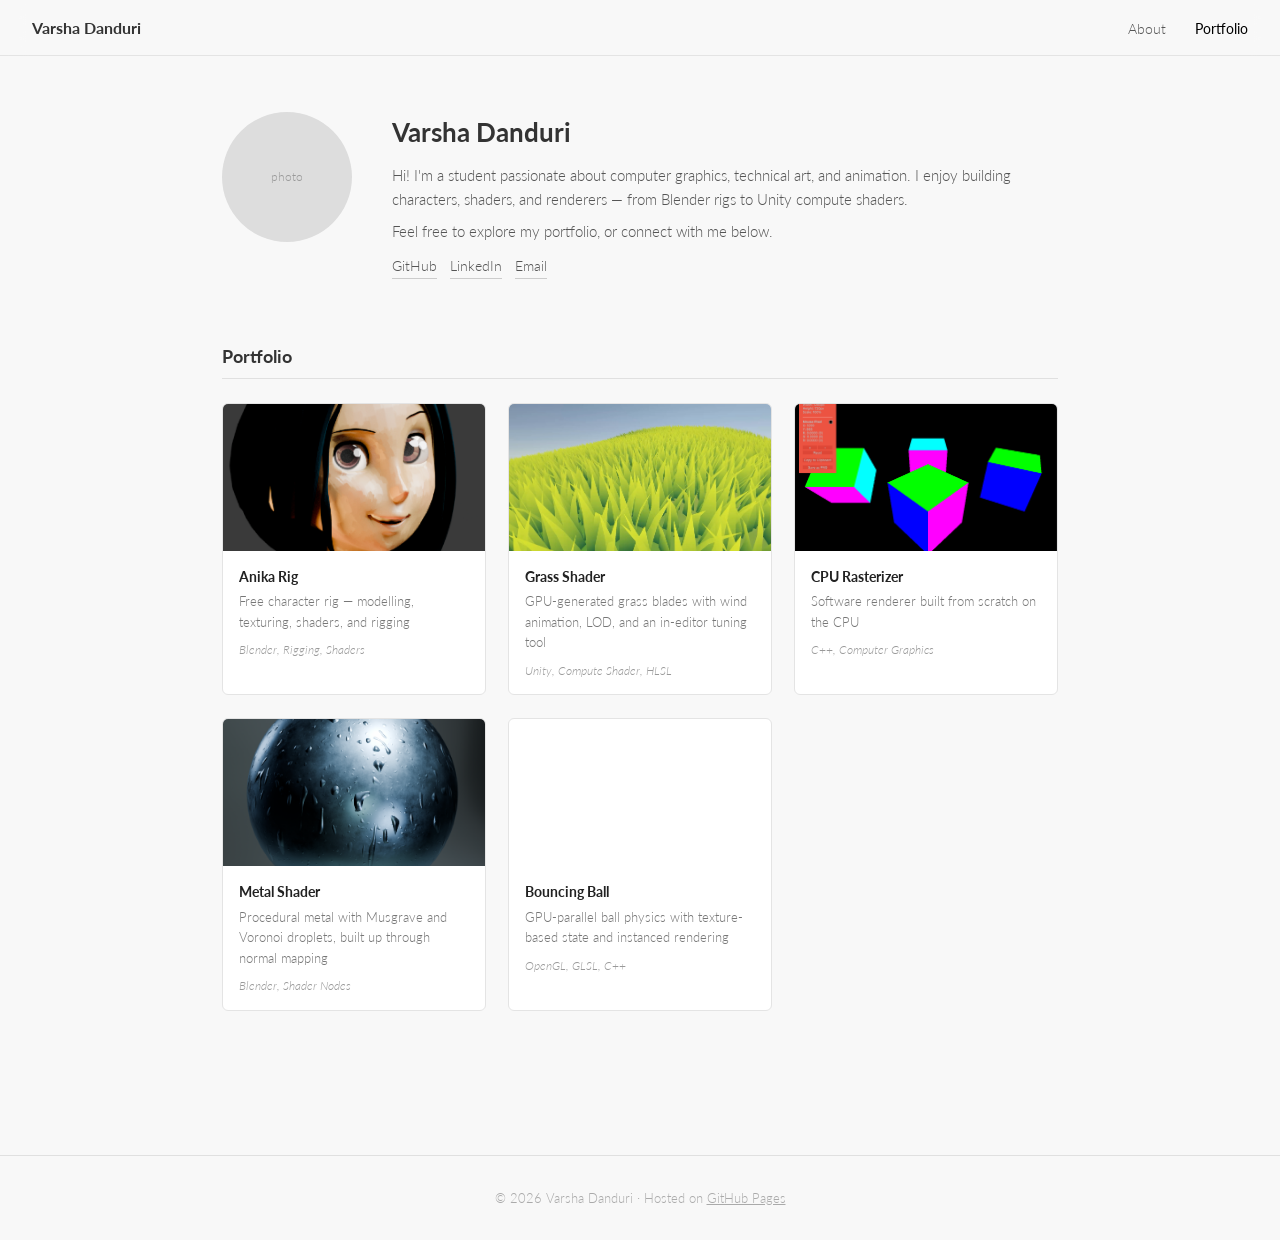
==== index.html @ ff1a7769 "added the styling plus pictures and videos" ====
<!DOCTYPE html>
<html lang="en">
<head>
  <meta charset="UTF-8" />
  <meta name="viewport" content="width=device-width, initial-scale=1.0" />
  <title>Varsha Danduri</title>
  <link href="https://fonts.googleapis.com/css2?family=Lato:wght@300;400;700&display=swap" rel="stylesheet" />
  <link rel="stylesheet" href="styles.css" />
</head>
<body>

<nav>
  <a class="nav-name" href="#about">Varsha Danduri</a>
  <ul class="nav-links">
    <li><a href="#about">About</a></li>
    <li><a href="#portfolio" class="active">Portfolio</a></li>
  </ul>
</nav>

<div class="container">

  <!-- ABOUT -->
  <div class="about" id="about">
    <!-- Replace with your photo: <img src="photo.jpg" alt="Varsha Danduri" style="width:130px;height:130px;border-radius:50%;object-fit:cover;flex-shrink:0;" /> -->
    <div class="about-placeholder">photo</div>
    <div class="about-text">
      <h1>Varsha Danduri</h1>
      <p>
        Hi! I'm a student passionate about computer graphics, technical art, and animation.
        I enjoy building characters, shaders, and renderers — from Blender rigs to Unity compute shaders.
      </p>
      <p>Feel free to explore my portfolio, or connect with me below.</p>
      <div class="social-links">
        <a href="https://github.com/VarshaDanduri" target="_blank">GitHub</a>
        <a href="https://linkedin.com/" target="_blank">LinkedIn</a>
        <a href="mailto:varshadanduri@gmail.com">Email</a>
      </div>
    </div>
  </div>

  <!-- PROJECTS -->
  <div id="portfolio">
    <h2>Portfolio</h2>
    <div class="projects">

      <a class="project-card" href="anika-rig.html">
        <img class="project-thumb" src="assets/anika-rig/rendered-character.png" alt="Anika Rig" />
        <div class="project-info">
          <p class="project-name">Anika Rig</p>
          <p class="project-subtitle">Free character rig — modelling, texturing, shaders, and rigging</p>
          <p class="project-tags">Blender, Rigging, Shaders</p>
        </div>
      </a>

      <a class="project-card" href="grass-shader.html">
        <img class="project-thumb" src="assets/grass-shader/grass-image.jpeg" alt="Grass Shader" />
        <div class="project-info">
          <p class="project-name">Grass Shader</p>
          <p class="project-subtitle">GPU-generated grass blades with wind animation, LOD, and an in-editor tuning tool</p>
          <p class="project-tags">Unity, Compute Shader, HLSL</p>
        </div>
      </a>

      <a class="project-card" href="cpu-rasterizer.html">
        <img class="project-thumb" src="assets/cpu-rasterizer/cubes.png" alt="CPU Rasterizer" />
        <div class="project-info">
          <p class="project-name">CPU Rasterizer</p>
          <p class="project-subtitle">Software renderer built from scratch on the CPU</p>
          <p class="project-tags">C++, Computer Graphics</p>
        </div>
      </a>

      <a class="project-card" href="metal-shader.html">
        <img class="project-thumb" src="assets/metal-shader/metal-droplets.png" alt="Metal Shader" />
        <div class="project-info">
          <p class="project-name">Metal Shader</p>
          <p class="project-subtitle">Procedural metal with Musgrave and Voronoi droplets, built up through normal mapping</p>
          <p class="project-tags">Blender, Shader Nodes</p>
        </div>
      </a>

      <a class="project-card" href="bouncing-ball.html">
        <video class="project-thumb" src="assets/bouncing-ball/bouncing-ball-video.mp4" muted loop autoplay playsinline></video>
        <div class="project-info">
          <p class="project-name">Bouncing Ball</p>
          <p class="project-subtitle">GPU-parallel ball physics with texture-based state and instanced rendering</p>
          <p class="project-tags">OpenGL, GLSL, C++</p>
        </div>
      </a>

    </div>
  </div>

</div>

<footer>
  © 2026 Varsha Danduri · Hosted on <a href="https://pages.github.com">GitHub Pages</a>
</footer>

</body>
</html>
---- styles.css ----
* { box-sizing: border-box; margin: 0; padding: 0; }

html { scroll-behavior: smooth; }

body {
  font-family: 'Lato', sans-serif;
  font-weight: 300;
  background: #f8f8f8;
  color: #333;
  font-size: 16px;
  line-height: 1.6;
}

/* NAV */
nav {
  background: rgba(248, 248, 248, 0.7);
  backdrop-filter: blur(12px);
  -webkit-backdrop-filter: blur(12px);
  border-bottom: 1px solid rgba(0,0,0,0.08);
  padding: 0 2rem;
  display: flex;
  align-items: center;
  justify-content: space-between;
  height: 56px;
  position: fixed;
  top: 0;
  left: 0;
  right: 0;
  z-index: 10;
}

.nav-name {
  font-weight: 700;
  font-size: 1rem;
  color: #333;
  text-decoration: none;
}

.nav-links {
  list-style: none;
  display: flex;
  gap: 1.8rem;
}

.nav-links a {
  text-decoration: none;
  color: #555;
  font-size: 0.9rem;
}

.nav-links a:hover { color: #000; }
.nav-links a.active { color: #000; font-weight: 400; }

/* MAIN LAYOUT */
.container {
  max-width: 900px;
  margin: 0 auto;
  padding: 5rem 2rem 4rem;
}

.container--narrow {
  max-width: 760px;
}

/* ABOUT */
.about {
  display: flex;
  gap: 2.5rem;
  align-items: flex-start;
  margin-bottom: 4rem;
  padding-top: 2rem;
}

.about-placeholder {
  width: 130px;
  height: 130px;
  border-radius: 50%;
  background: #ddd;
  flex-shrink: 0;
  display: flex;
  align-items: center;
  justify-content: center;
  color: #999;
  font-size: 0.75rem;
  text-align: center;
}

.about-text h1 {
  font-size: 1.6rem;
  font-weight: 700;
  margin-bottom: 0.6rem;
}

.about-text p {
  color: #555;
  font-size: 0.95rem;
  margin-bottom: 0.5rem;
}

.social-links {
  margin-top: 0.8rem;
  display: flex;
  gap: 0.8rem;
}

.social-links a {
  color: #555;
  font-size: 0.85rem;
  text-decoration: none;
  border-bottom: 1px solid #ccc;
}

.social-links a:hover { color: #000; border-color: #000; }

/* SECTION */
h2 {
  font-size: 1.1rem;
  font-weight: 700;
  color: #333;
  border-bottom: 1px solid #e0e0e0;
  padding-bottom: 0.4rem;
  margin-bottom: 1.5rem;
}

/* PROJECT GRID */
.projects {
  display: grid;
  grid-template-columns: repeat(auto-fill, minmax(250px, 1fr));
  gap: 1.4rem;
  margin-bottom: 5rem;
}

.project-card {
  background: #fff;
  border: 1px solid #e4e4e4;
  border-radius: 6px;
  overflow: hidden;
  text-decoration: none;
  color: inherit;
  display: block;
  transition: box-shadow 0.15s;
}

.project-card:hover {
  box-shadow: 0 2px 12px rgba(0,0,0,0.1);
}

.project-thumb {
  width: 100%;
  aspect-ratio: 16/9;
  object-fit: cover;
  display: block;
}

.project-thumb-placeholder {
  width: 100%;
  aspect-ratio: 16/9;
  background: #e8e8e8;
  display: flex;
  align-items: center;
  justify-content: center;
}

.project-thumb-placeholder span {
  font-size: 0.75rem;
  color: #aaa;
}

.project-info {
  padding: 0.9rem 1rem;
}

.project-name {
  font-size: 0.9rem;
  font-weight: 700;
  color: #222;
  margin-bottom: 0.2rem;
}

.project-subtitle {
  font-size: 0.8rem;
  color: #777;
  margin-bottom: 0.5rem;
}

.project-tags {
  font-size: 0.75rem;
  color: #999;
  font-style: italic;
}

/* PROJECT DETAIL PAGE */
.back-link {
  display: inline-block;
  font-size: 0.85rem;
  color: #777;
  text-decoration: none;
  margin-bottom: 1.5rem;
}

.back-link:hover { color: #000; }

.project-header h1 {
  font-size: 1.6rem;
  font-weight: 700;
  margin-bottom: 0.4rem;
}

.project-header .project-tags {
  font-style: normal;
  margin-bottom: 1.5rem;
}

.project-body p {
  color: #555;
  font-size: 0.95rem;
  margin-bottom: 1rem;
}

.project-body em {
  font-style: italic;
}

figure {
  margin: 1.5rem 0 2rem;
}

figure img,
figure video {
  width: 100%;
  border-radius: 6px;
  border: 1px solid #e4e4e4;
  display: block;
  background: #fff;
}

figure figcaption {
  font-size: 0.8rem;
  color: #888;
  margin-top: 0.5rem;
  text-align: center;
}

.figure-row {
  display: grid;
  grid-template-columns: repeat(auto-fit, minmax(180px, 1fr));
  gap: 1rem;
  margin: 1.5rem 0 2rem;
}

.figure-row figure {
  margin: 0;
}

.figure-group-caption {
  text-align: center;
  font-size: 0.8rem;
  color: #888;
  margin-top: -0.5rem;
  margin-bottom: 2rem;
}

.project-body a {
  color: #555;
  text-decoration: none;
  border-bottom: 1px solid #ccc;
}

.project-body a:hover {
  color: #000;
  border-color: #000;
}

.project-body h3 {
  font-size: 1rem;
  font-weight: 700;
  color: #333;
  margin: 2rem 0 0.75rem;
}

.project-body pre {
  background: #fff;
  border: 1px solid #e4e4e4;
  border-radius: 6px;
  padding: 1rem;
  overflow-x: auto;
  margin: 1rem 0 1.5rem;
  font-size: 0.78rem;
  line-height: 1.5;
}

.project-body code {
  font-family: ui-monospace, SFMono-Regular, Menlo, Monaco, Consolas, monospace;
  color: #444;
}

/* FOOTER */
footer {
  text-align: center;
  padding: 2rem;
  font-size: 0.8rem;
  color: #aaa;
  border-top: 1px solid #e0e0e0;
}

footer a {
  color: #aaa;
}
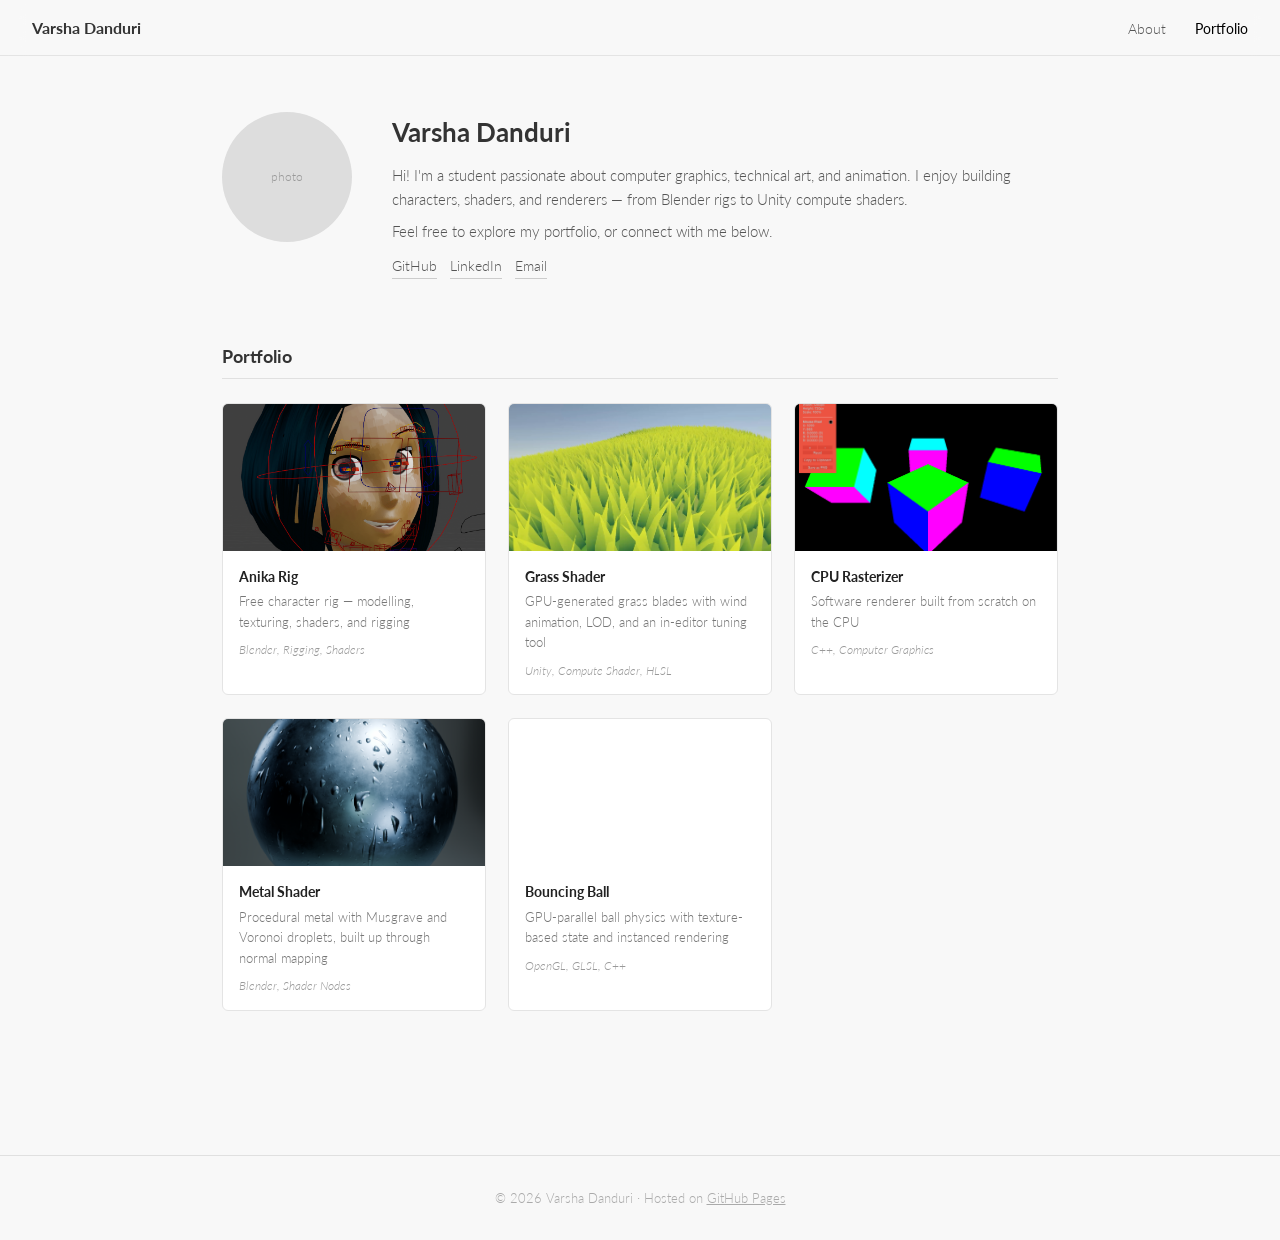
==== commit 2f7c9f4b: "chajnged the size of pictures" ====
--- a/index.html
+++ b/index.html
@@ -44,7 +44,7 @@
     <div class="projects">
 
       <a class="project-card" href="anika-rig.html">
-        <img class="project-thumb" src="assets/anika-rig/rendered-character.png" alt="Anika Rig" />
+        <img class="project-thumb" src="assets/anika-rig/rigged-character.png" alt="Anika Rig" />
         <div class="project-info">
           <p class="project-name">Anika Rig</p>
           <p class="project-subtitle">Free character rig — modelling, texturing, shaders, and rigging</p>
--- a/styles.css
+++ b/styles.css
@@ -221,12 +221,13 @@
   font-style: italic;
 }
 
-figure {
-  margin: 1.5rem 0 2rem;
-}
-
-figure img,
-figure video {
+.project-body figure {
+  margin: 1.5rem auto 2rem;
+  max-width: 480px;
+}
+
+.project-body figure img,
+.project-body figure video {
   width: 100%;
   border-radius: 6px;
   border: 1px solid #e4e4e4;
@@ -234,22 +235,24 @@
   background: #fff;
 }
 
-figure figcaption {
+.project-body figure figcaption {
   font-size: 0.8rem;
   color: #888;
   margin-top: 0.5rem;
   text-align: center;
 }
 
-.figure-row {
+.project-body .figure-row {
   display: grid;
-  grid-template-columns: repeat(auto-fit, minmax(180px, 1fr));
-  gap: 1rem;
-  margin: 1.5rem 0 2rem;
-}
-
-.figure-row figure {
+  grid-template-columns: repeat(auto-fit, minmax(130px, 1fr));
+  gap: 0.75rem;
+  margin: 1.5rem auto 2rem;
+  max-width: 520px;
+}
+
+.project-body .figure-row figure {
   margin: 0;
+  max-width: none;
 }
 
 .figure-group-caption {
@@ -258,6 +261,9 @@
   color: #888;
   margin-top: -0.5rem;
   margin-bottom: 2rem;
+  max-width: 520px;
+  margin-left: auto;
+  margin-right: auto;
 }
 
 .project-body a {
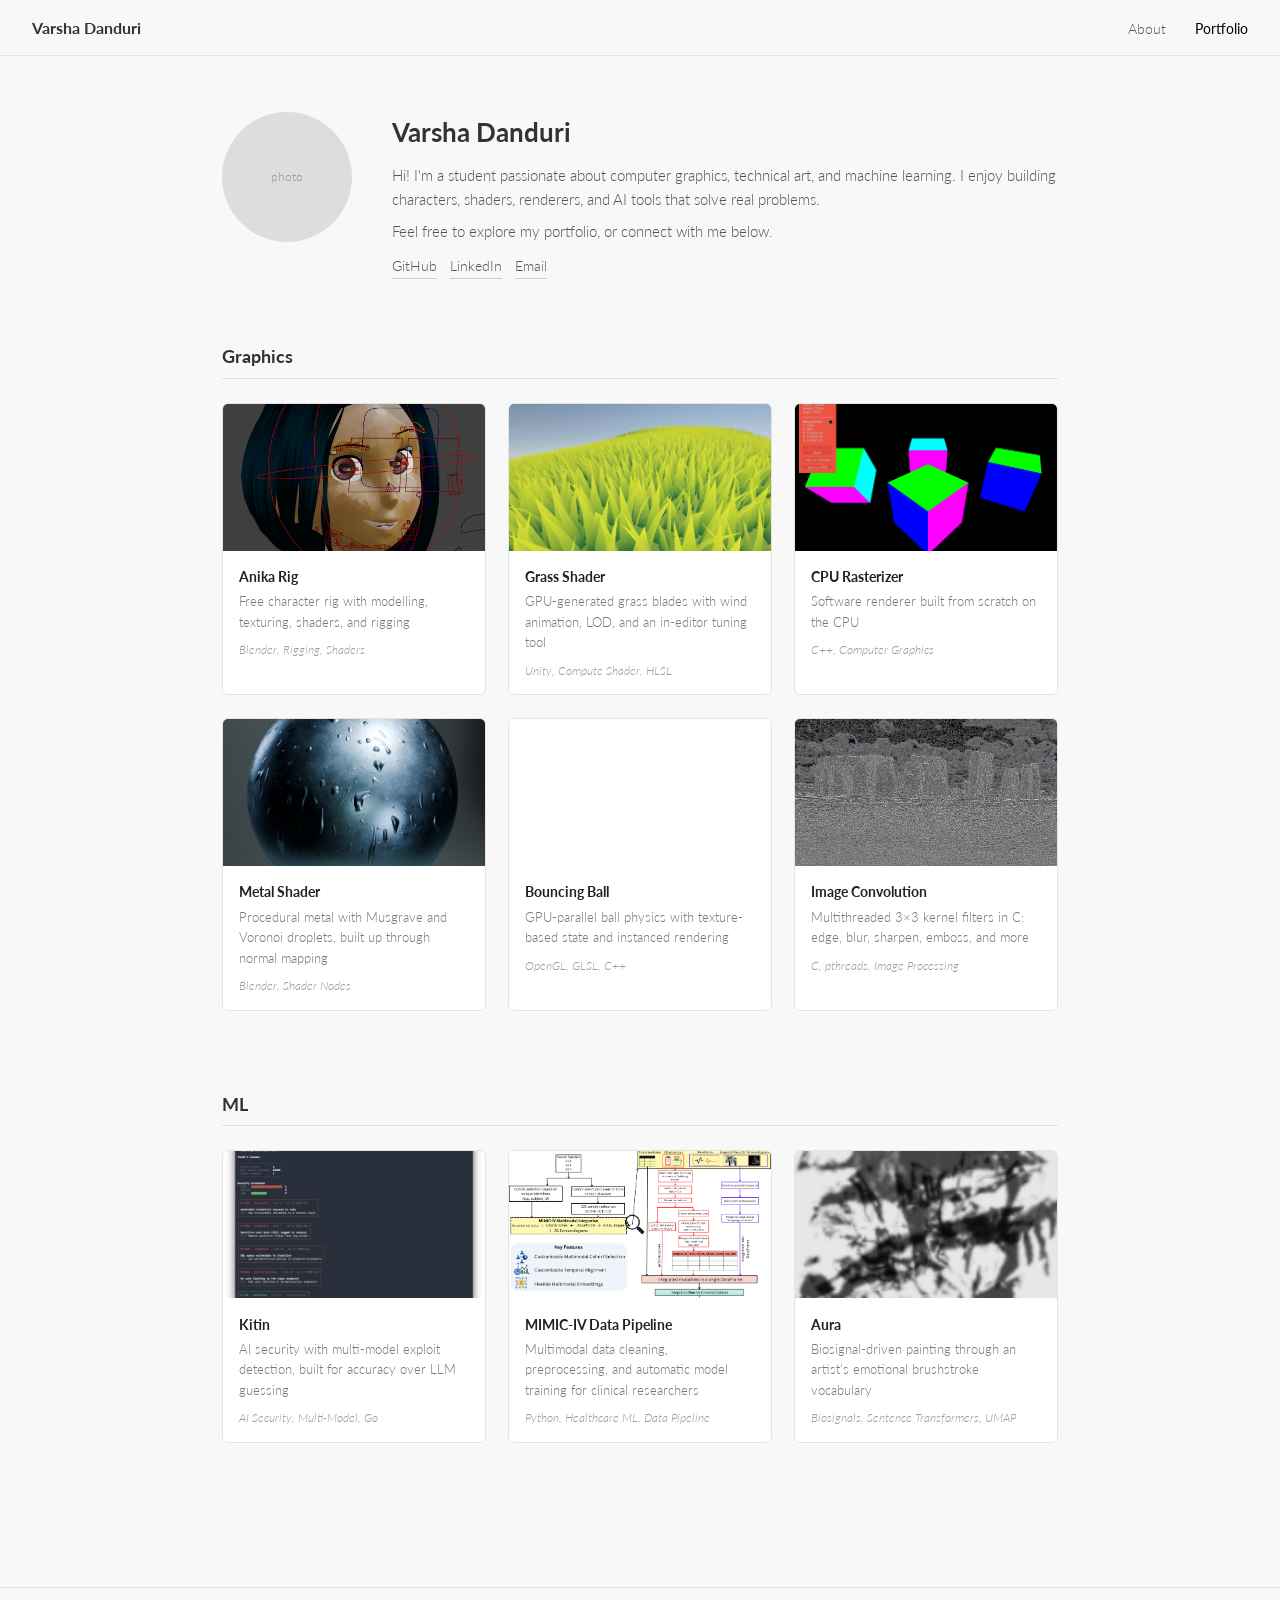
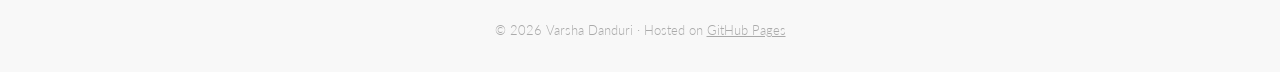
==== commit 82ee42da: "Added other projects." ====
--- a/index.html
+++ b/index.html
@@ -26,8 +26,8 @@
     <div class="about-text">
       <h1>Varsha Danduri</h1>
       <p>
-        Hi! I'm a student passionate about computer graphics, technical art, and animation.
-        I enjoy building characters, shaders, and renderers — from Blender rigs to Unity compute shaders.
+        Hi! I'm a student passionate about computer graphics, technical art, and machine learning.
+        I enjoy building characters, shaders, renderers, and AI tools that solve real problems.
       </p>
       <p>Feel free to explore my portfolio, or connect with me below.</p>
       <div class="social-links">
@@ -38,57 +38,104 @@
     </div>
   </div>
 
-  <!-- PROJECTS -->
+  <!-- PORTFOLIO -->
   <div id="portfolio">
-    <h2>Portfolio</h2>
-    <div class="projects">
 
-      <a class="project-card" href="anika-rig.html">
-        <img class="project-thumb" src="assets/anika-rig/rigged-character.png" alt="Anika Rig" />
-        <div class="project-info">
-          <p class="project-name">Anika Rig</p>
-          <p class="project-subtitle">Free character rig — modelling, texturing, shaders, and rigging</p>
-          <p class="project-tags">Blender, Rigging, Shaders</p>
-        </div>
-      </a>
+    <div id="graphics">
+      <h2>Graphics</h2>
+      <div class="projects">
 
-      <a class="project-card" href="grass-shader.html">
-        <img class="project-thumb" src="assets/grass-shader/grass-image.jpeg" alt="Grass Shader" />
-        <div class="project-info">
-          <p class="project-name">Grass Shader</p>
-          <p class="project-subtitle">GPU-generated grass blades with wind animation, LOD, and an in-editor tuning tool</p>
-          <p class="project-tags">Unity, Compute Shader, HLSL</p>
-        </div>
-      </a>
+        <a class="project-card" href="anika-rig.html">
+          <img class="project-thumb" src="assets/anika-rig/rigged-character.png" alt="Anika Rig" />
+          <div class="project-info">
+            <p class="project-name">Anika Rig</p>
+            <p class="project-subtitle">Free character rig with modelling, texturing, shaders, and rigging</p>
+            <p class="project-tags">Blender, Rigging, Shaders</p>
+          </div>
+        </a>
 
-      <a class="project-card" href="cpu-rasterizer.html">
-        <img class="project-thumb" src="assets/cpu-rasterizer/cubes.png" alt="CPU Rasterizer" />
-        <div class="project-info">
-          <p class="project-name">CPU Rasterizer</p>
-          <p class="project-subtitle">Software renderer built from scratch on the CPU</p>
-          <p class="project-tags">C++, Computer Graphics</p>
-        </div>
-      </a>
+        <a class="project-card" href="grass-shader.html">
+          <img class="project-thumb" src="assets/grass-shader/grass-image.jpeg" alt="Grass Shader" />
+          <div class="project-info">
+            <p class="project-name">Grass Shader</p>
+            <p class="project-subtitle">GPU-generated grass blades with wind animation, LOD, and an in-editor tuning tool</p>
+            <p class="project-tags">Unity, Compute Shader, HLSL</p>
+          </div>
+        </a>
 
-      <a class="project-card" href="metal-shader.html">
-        <img class="project-thumb" src="assets/metal-shader/metal-droplets.png" alt="Metal Shader" />
-        <div class="project-info">
-          <p class="project-name">Metal Shader</p>
-          <p class="project-subtitle">Procedural metal with Musgrave and Voronoi droplets, built up through normal mapping</p>
-          <p class="project-tags">Blender, Shader Nodes</p>
-        </div>
-      </a>
+        <a class="project-card" href="cpu-rasterizer.html">
+          <img class="project-thumb" src="assets/cpu-rasterizer/cubes.png" alt="CPU Rasterizer" />
+          <div class="project-info">
+            <p class="project-name">CPU Rasterizer</p>
+            <p class="project-subtitle">Software renderer built from scratch on the CPU</p>
+            <p class="project-tags">C++, Computer Graphics</p>
+          </div>
+        </a>
 
-      <a class="project-card" href="bouncing-ball.html">
-        <video class="project-thumb" src="assets/bouncing-ball/bouncing-ball-video.mp4" muted loop autoplay playsinline></video>
-        <div class="project-info">
-          <p class="project-name">Bouncing Ball</p>
-          <p class="project-subtitle">GPU-parallel ball physics with texture-based state and instanced rendering</p>
-          <p class="project-tags">OpenGL, GLSL, C++</p>
-        </div>
-      </a>
+        <a class="project-card" href="metal-shader.html">
+          <img class="project-thumb" src="assets/metal-shader/metal-droplets.png" alt="Metal Shader" />
+          <div class="project-info">
+            <p class="project-name">Metal Shader</p>
+            <p class="project-subtitle">Procedural metal with Musgrave and Voronoi droplets, built up through normal mapping</p>
+            <p class="project-tags">Blender, Shader Nodes</p>
+          </div>
+        </a>
 
+        <a class="project-card" href="bouncing-ball.html">
+          <video class="project-thumb" src="assets/bouncing-ball/bouncing-ball-video.mp4" muted loop autoplay playsinline></video>
+          <div class="project-info">
+            <p class="project-name">Bouncing Ball</p>
+            <p class="project-subtitle">GPU-parallel ball physics with texture-based state and instanced rendering</p>
+            <p class="project-tags">OpenGL, GLSL, C++</p>
+          </div>
+        </a>
+
+        <a class="project-card" href="pic-project.html">
+          <img class="project-thumb" src="assets/pic-project/web-pic3.jpg_edge.png" alt="Image Convolution" />
+          <div class="project-info">
+            <p class="project-name">Image Convolution</p>
+            <p class="project-subtitle">Multithreaded 3×3 kernel filters in C: edge, blur, sharpen, emboss, and more</p>
+            <p class="project-tags">C, pthreads, Image Processing</p>
+          </div>
+        </a>
+
+      </div>
     </div>
+
+    <div id="ml">
+      <h2>ML</h2>
+      <div class="projects">
+
+        <a class="project-card" href="kitin.html">
+          <img class="project-thumb" src="assets/kitin/terminal.png" alt="Kitin" />
+          <div class="project-info">
+            <p class="project-name">Kitin</p>
+            <p class="project-subtitle">AI security with multi-model exploit detection, built for accuracy over LLM guessing</p>
+            <p class="project-tags">AI Security, Multi-Model, Go</p>
+          </div>
+        </a>
+
+        <a class="project-card" href="mimic-pipeline.html">
+          <img class="project-thumb" src="assets/mimic-pipeline/updated_framework.png" alt="MIMIC-IV Data Pipeline" />
+          <div class="project-info">
+            <p class="project-name">MIMIC-IV Data Pipeline</p>
+            <p class="project-subtitle">Multimodal data cleaning, preprocessing, and automatic model training for clinical researchers</p>
+            <p class="project-tags">Python, Healthcare ML, Data Pipeline</p>
+          </div>
+        </a>
+
+        <a class="project-card" href="aura.html">
+          <img class="project-thumb" src="assets/aura/paint.png" alt="Aura" />
+          <div class="project-info">
+            <p class="project-name">Aura</p>
+            <p class="project-subtitle">Biosignal-driven painting through an artist's emotional brushstroke vocabulary</p>
+            <p class="project-tags">Biosignals, Sentence Transformers, UMAP</p>
+          </div>
+        </a>
+
+      </div>
+    </div>
+
   </div>
 
 </div>
--- a/styles.css
+++ b/styles.css
@@ -120,6 +120,10 @@
   border-bottom: 1px solid #e0e0e0;
   padding-bottom: 0.4rem;
   margin-bottom: 1.5rem;
+}
+
+#ml h2 {
+  margin-top: 1rem;
 }
 
 /* PROJECT GRID */
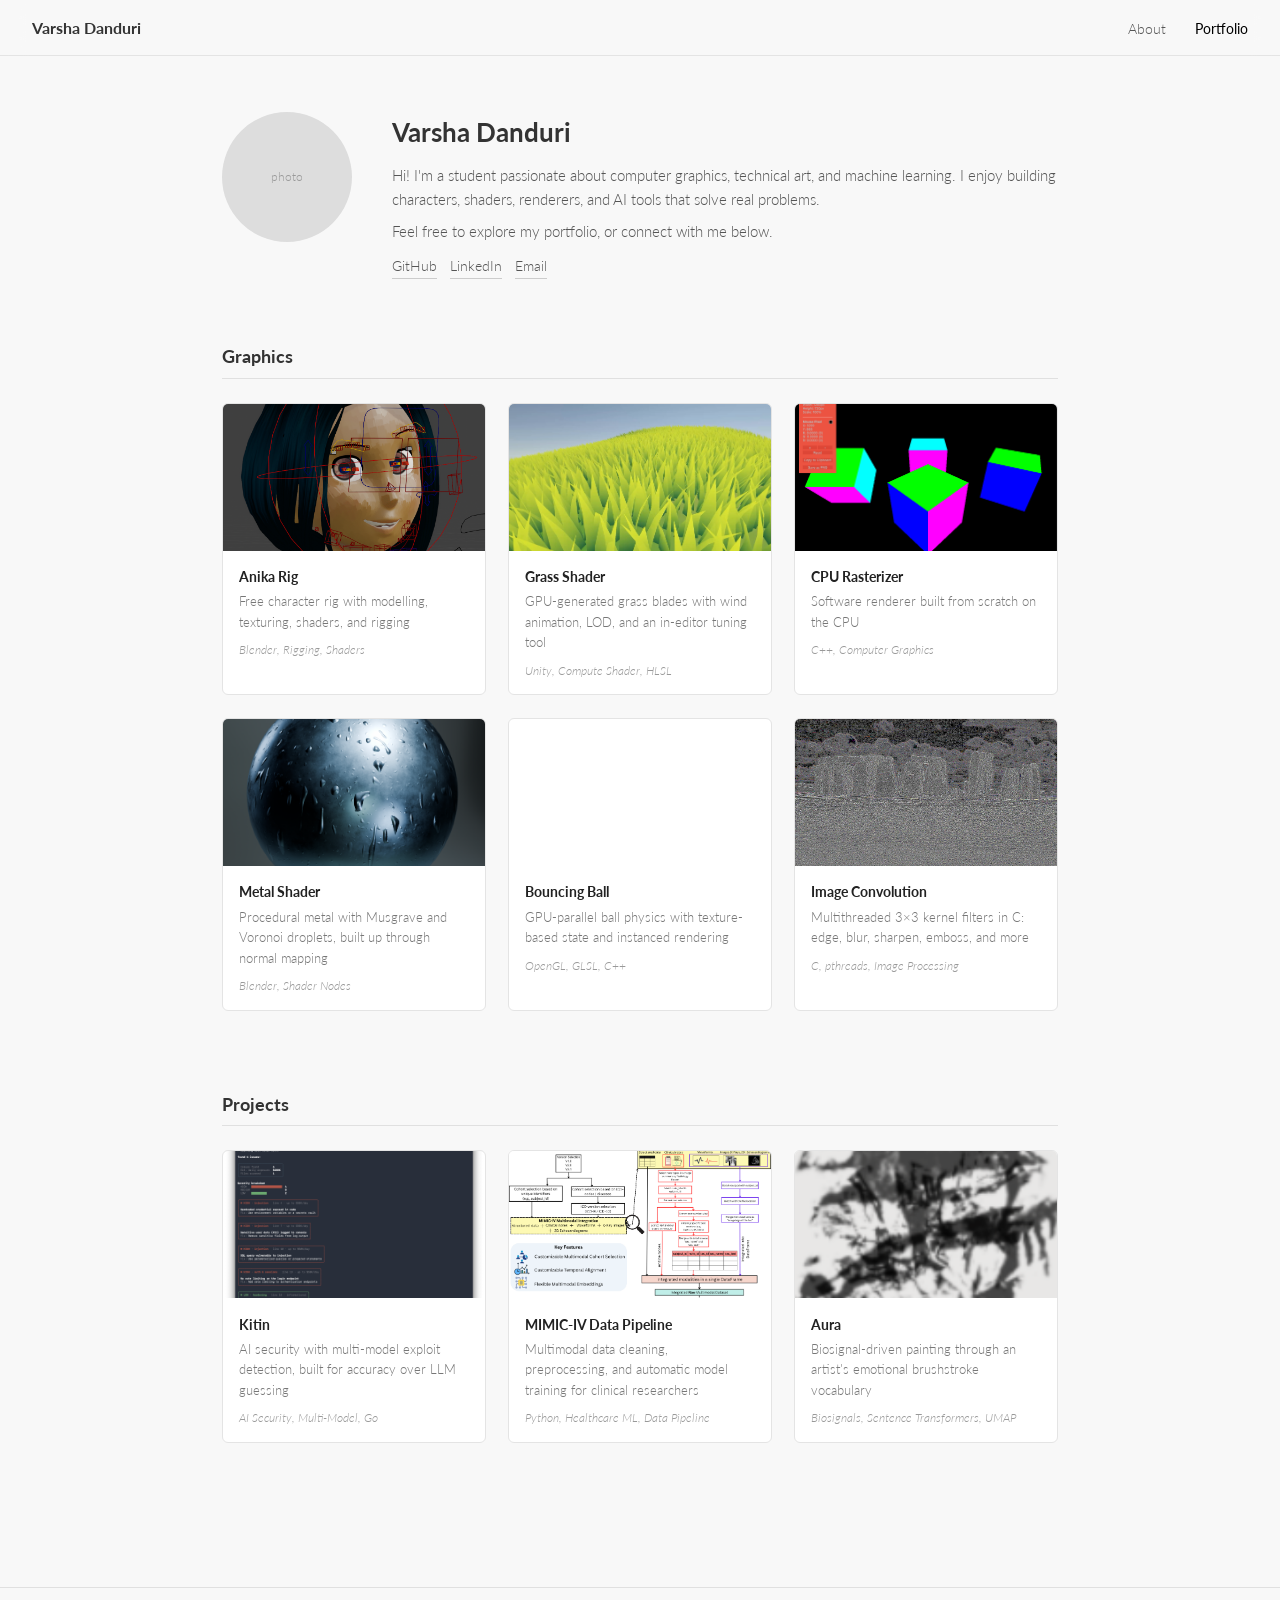
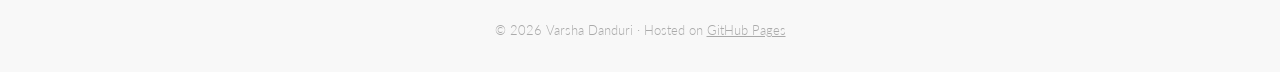
==== commit bb6cb0fe: "non-graphics projects." ====
--- a/index.html
+++ b/index.html
@@ -102,8 +102,8 @@
       </div>
     </div>
 
-    <div id="ml">
-      <h2>ML</h2>
+    <div id="projects">
+      <h2>Projects</h2>
       <div class="projects">
 
         <a class="project-card" href="kitin.html">
--- a/styles.css
+++ b/styles.css
@@ -122,7 +122,7 @@
   margin-bottom: 1.5rem;
 }
 
-#ml h2 {
+#projects h2 {
   margin-top: 1rem;
 }
 
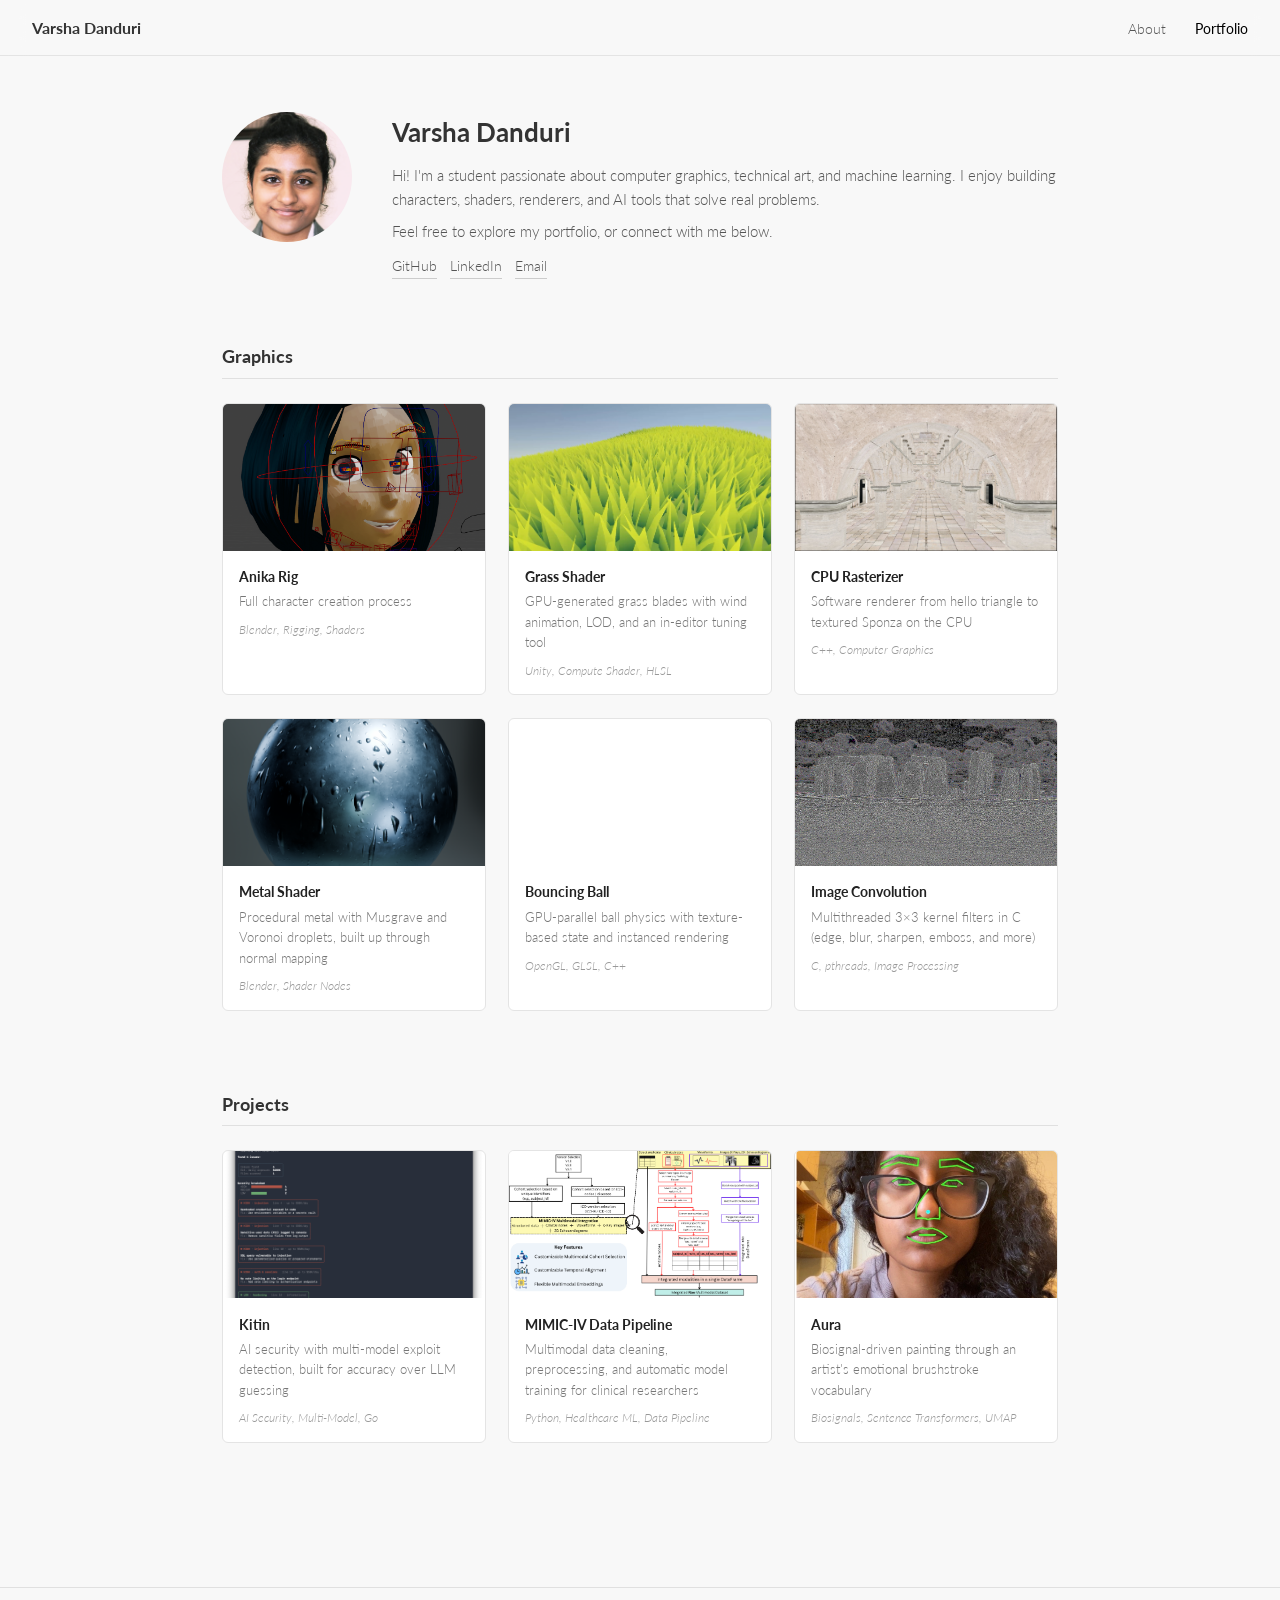
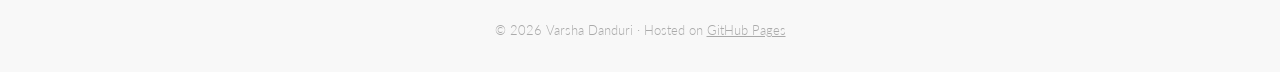
==== commit 05e04a60: "Finished adding cpu-rasterizer" ====
--- a/index.html
+++ b/index.html
@@ -21,8 +21,7 @@
 
   <!-- ABOUT -->
   <div class="about" id="about">
-    <!-- Replace with your photo: <img src="photo.jpg" alt="Varsha Danduri" style="width:130px;height:130px;border-radius:50%;object-fit:cover;flex-shrink:0;" /> -->
-    <div class="about-placeholder">photo</div>
+    <img class="about-photo" src="assets/photo.png" alt="Varsha Danduri" />
     <div class="about-text">
       <h1>Varsha Danduri</h1>
       <p>
@@ -32,7 +31,7 @@
       <p>Feel free to explore my portfolio, or connect with me below.</p>
       <div class="social-links">
         <a href="https://github.com/VarshaDanduri" target="_blank">GitHub</a>
-        <a href="https://linkedin.com/" target="_blank">LinkedIn</a>
+        <a href="https://www.linkedin.com/in/varsha-danduri-a7b22b375/" target="_blank">LinkedIn</a>
         <a href="mailto:varshadanduri@gmail.com">Email</a>
       </div>
     </div>
@@ -49,7 +48,7 @@
           <img class="project-thumb" src="assets/anika-rig/rigged-character.png" alt="Anika Rig" />
           <div class="project-info">
             <p class="project-name">Anika Rig</p>
-            <p class="project-subtitle">Free character rig with modelling, texturing, shaders, and rigging</p>
+            <p class="project-subtitle">Full character creation process</p>
             <p class="project-tags">Blender, Rigging, Shaders</p>
           </div>
         </a>
@@ -64,10 +63,10 @@
         </a>
 
         <a class="project-card" href="cpu-rasterizer.html">
-          <img class="project-thumb" src="assets/cpu-rasterizer/cubes.png" alt="CPU Rasterizer" />
+          <img class="project-thumb project-thumb-contain" src="assets/cpu-rasterizer/sponza.png" alt="CPU Rasterizer" />
           <div class="project-info">
             <p class="project-name">CPU Rasterizer</p>
-            <p class="project-subtitle">Software renderer built from scratch on the CPU</p>
+            <p class="project-subtitle">Software renderer from hello triangle to textured Sponza on the CPU</p>
             <p class="project-tags">C++, Computer Graphics</p>
           </div>
         </a>
@@ -94,7 +93,7 @@
           <img class="project-thumb" src="assets/pic-project/web-pic3.jpg_edge.png" alt="Image Convolution" />
           <div class="project-info">
             <p class="project-name">Image Convolution</p>
-            <p class="project-subtitle">Multithreaded 3×3 kernel filters in C: edge, blur, sharpen, emboss, and more</p>
+            <p class="project-subtitle">Multithreaded 3×3 kernel filters in C (edge, blur, sharpen, emboss, and more)</p>
             <p class="project-tags">C, pthreads, Image Processing</p>
           </div>
         </a>
@@ -125,7 +124,7 @@
         </a>
 
         <a class="project-card" href="aura.html">
-          <img class="project-thumb" src="assets/aura/paint.png" alt="Aura" />
+          <img class="project-thumb" src="assets/aura/facial-capture.png" alt="Aura" />
           <div class="project-info">
             <p class="project-name">Aura</p>
             <p class="project-subtitle">Biosignal-driven painting through an artist's emotional brushstroke vocabulary</p>
--- a/styles.css
+++ b/styles.css
@@ -71,6 +71,14 @@
   padding-top: 2rem;
 }
 
+.about-photo {
+  width: 130px;
+  height: 130px;
+  border-radius: 50%;
+  object-fit: cover;
+  flex-shrink: 0;
+}
+
 .about-placeholder {
   width: 130px;
   height: 130px;
@@ -156,6 +164,11 @@
   display: block;
 }
 
+.project-thumb-contain {
+  object-fit: contain;
+  background: #eee;
+}
+
 .project-thumb-placeholder {
   width: 100%;
   aspect-ratio: 16/9;
@@ -225,9 +238,19 @@
   font-style: italic;
 }
 
+.project-body figure.contain img {
+  object-fit: contain;
+  width: 100%;
+  height: auto;
+}
+
 .project-body figure {
   margin: 1.5rem auto 2rem;
   max-width: 480px;
+}
+
+.project-body figure.contain {
+  max-width: 640px;
 }
 
 .project-body figure img,
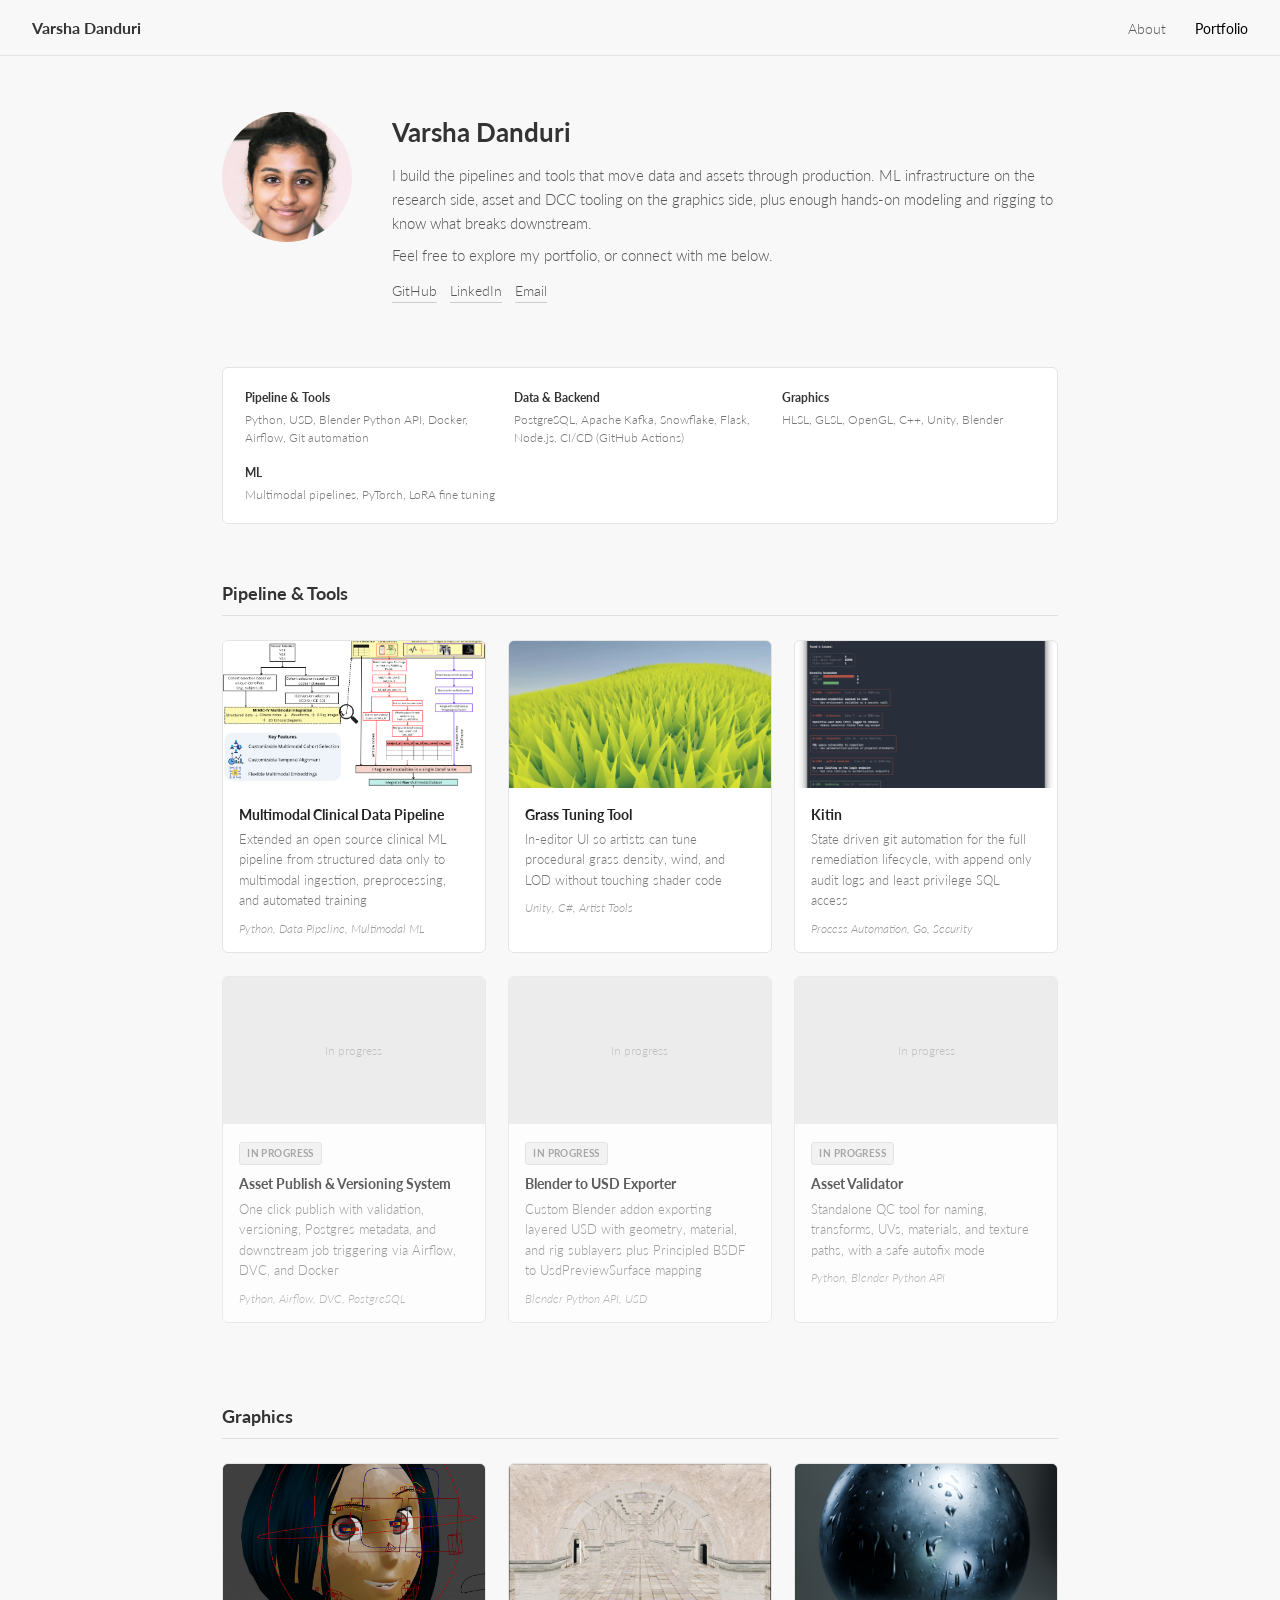
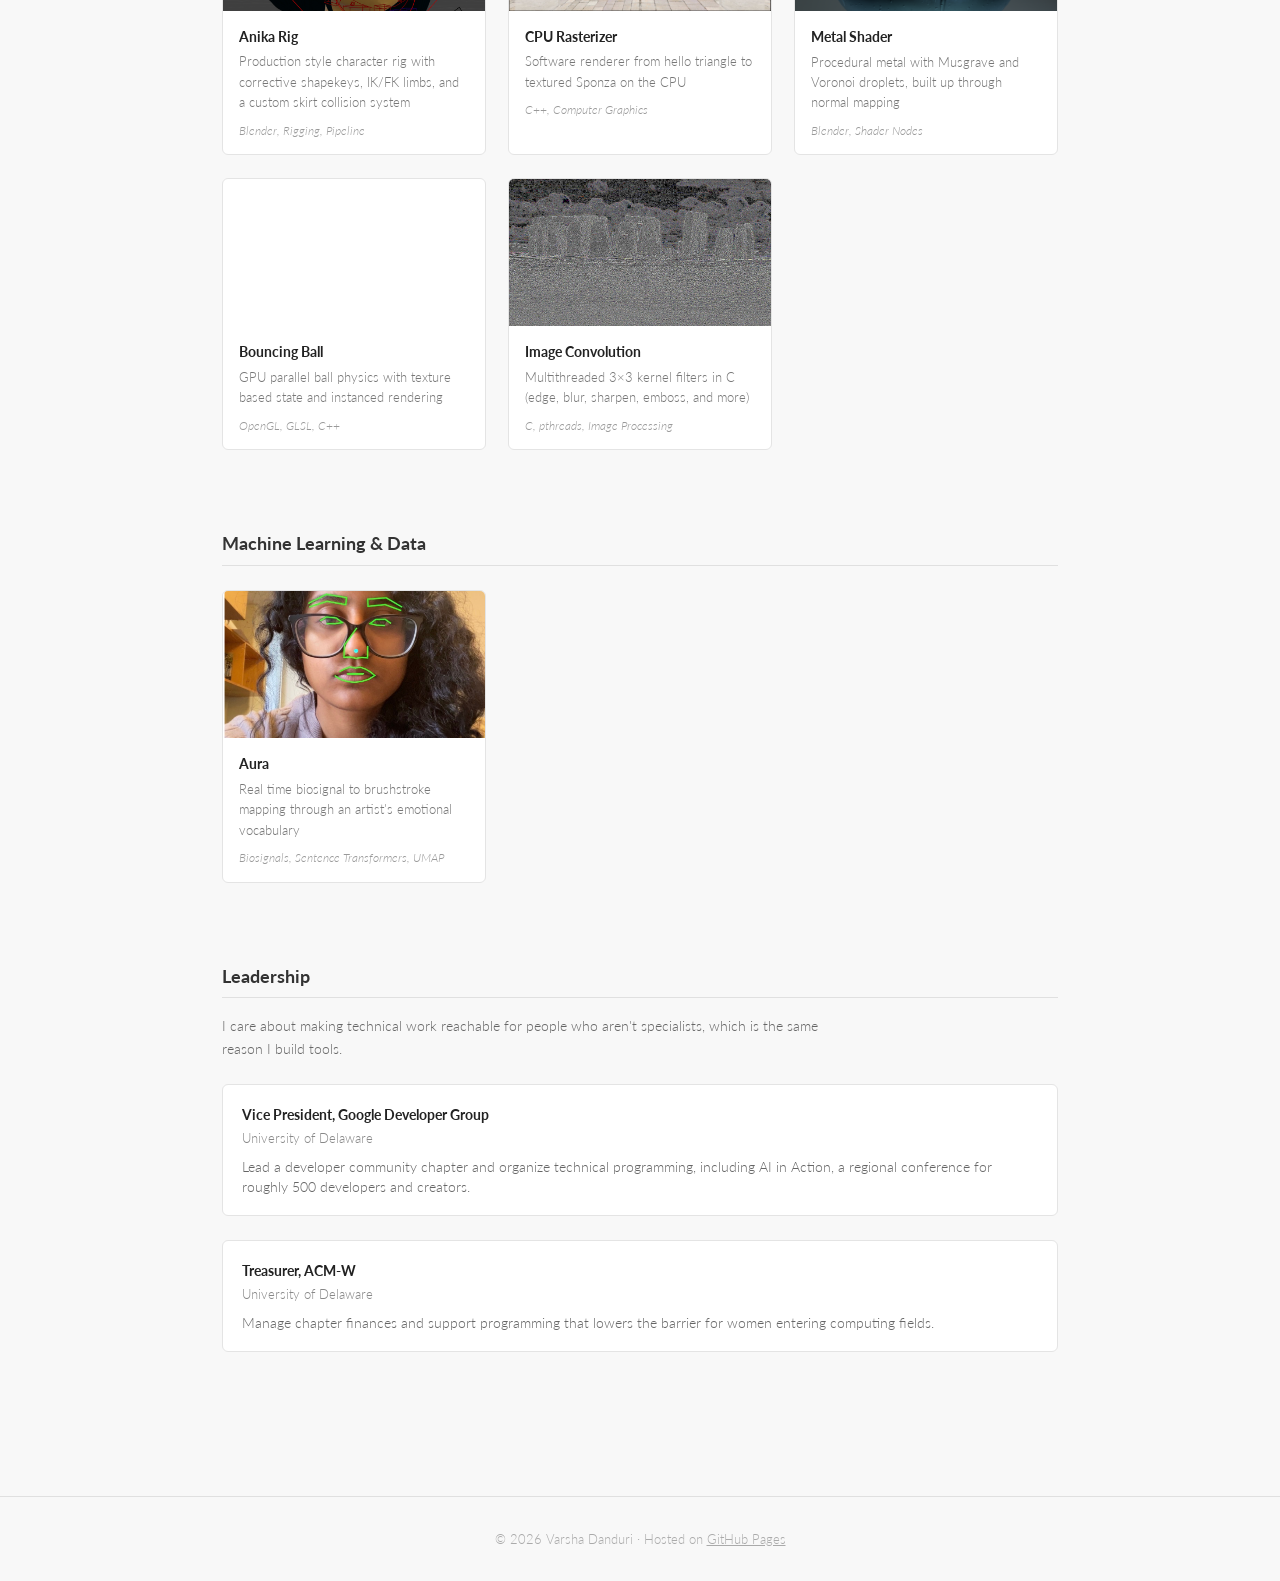
==== commit d2e7a27e: "new protfolio titiles" ====
--- a/index.html
+++ b/index.html
@@ -25,8 +25,9 @@
     <div class="about-text">
       <h1>Varsha Danduri</h1>
       <p>
-        Hi! I'm a student passionate about computer graphics, technical art, and machine learning.
-        I enjoy building characters, shaders, renderers, and AI tools that solve real problems.
+        I build the pipelines and tools that move data and assets through production. ML infrastructure on the
+        research side, asset and DCC tooling on the graphics side, plus enough hands-on modeling and rigging to
+        know what breaks downstream.
       </p>
       <p>Feel free to explore my portfolio, or connect with me below.</p>
       <div class="social-links">
@@ -37,8 +38,92 @@
     </div>
   </div>
 
+  <!-- SKILLS -->
+  <div class="skills-strip">
+    <div class="skills-group">
+      <p class="skills-label">Pipeline &amp; Tools</p>
+      <p class="skills-list">Python, USD, Blender Python API, Docker, Airflow, Git automation</p>
+    </div>
+    <div class="skills-group">
+      <p class="skills-label">Data &amp; Backend</p>
+      <p class="skills-list">PostgreSQL, Apache Kafka, Snowflake, Flask, Node.js, CI/CD (GitHub Actions)</p>
+    </div>
+    <div class="skills-group">
+      <p class="skills-label">Graphics</p>
+      <p class="skills-list">HLSL, GLSL, OpenGL, C++, Unity, Blender</p>
+    </div>
+    <div class="skills-group">
+      <p class="skills-label">ML</p>
+      <p class="skills-list">Multimodal pipelines, PyTorch, LoRA fine tuning</p>
+    </div>
+  </div>
+
   <!-- PORTFOLIO -->
   <div id="portfolio">
+
+    <div id="pipeline-tools">
+      <h2>Pipeline &amp; Tools</h2>
+      <div class="projects">
+
+        <a class="project-card" href="mimic-pipeline.html">
+          <img class="project-thumb" src="assets/mimic-pipeline/updated_framework.png" alt="Multimodal Clinical Data Pipeline" />
+          <div class="project-info">
+            <p class="project-name">Multimodal Clinical Data Pipeline</p>
+            <p class="project-subtitle">Extended an open source clinical ML pipeline from structured data only to multimodal ingestion, preprocessing, and automated training</p>
+            <p class="project-tags">Python, Data Pipeline, Multimodal ML</p>
+          </div>
+        </a>
+
+        <a class="project-card" href="grass-shader.html">
+          <img class="project-thumb" src="assets/grass-shader/grass-image.jpeg" alt="Grass Tuning Tool" />
+          <div class="project-info">
+            <p class="project-name">Grass Tuning Tool</p>
+            <p class="project-subtitle">In-editor UI so artists can tune procedural grass density, wind, and LOD without touching shader code</p>
+            <p class="project-tags">Unity, C#, Artist Tools</p>
+          </div>
+        </a>
+
+        <a class="project-card" href="kitin.html">
+          <img class="project-thumb" src="assets/kitin/terminal.png" alt="Kitin" />
+          <div class="project-info">
+            <p class="project-name">Kitin</p>
+            <p class="project-subtitle">State driven git automation for the full remediation lifecycle, with append only audit logs and least privilege SQL access</p>
+            <p class="project-tags">Process Automation, Go, Security</p>
+          </div>
+        </a>
+
+        <div class="project-card project-card--in-progress">
+          <div class="project-thumb-placeholder"><span>In progress</span></div>
+          <div class="project-info">
+            <p class="project-status">In Progress</p>
+            <p class="project-name">Asset Publish &amp; Versioning System</p>
+            <p class="project-subtitle">One click publish with validation, versioning, Postgres metadata, and downstream job triggering via Airflow, DVC, and Docker</p>
+            <p class="project-tags">Python, Airflow, DVC, PostgreSQL</p>
+          </div>
+        </div>
+
+        <div class="project-card project-card--in-progress">
+          <div class="project-thumb-placeholder"><span>In progress</span></div>
+          <div class="project-info">
+            <p class="project-status">In Progress</p>
+            <p class="project-name">Blender to USD Exporter</p>
+            <p class="project-subtitle">Custom Blender addon exporting layered USD with geometry, material, and rig sublayers plus Principled BSDF to UsdPreviewSurface mapping</p>
+            <p class="project-tags">Blender Python API, USD</p>
+          </div>
+        </div>
+
+        <div class="project-card project-card--in-progress">
+          <div class="project-thumb-placeholder"><span>In progress</span></div>
+          <div class="project-info">
+            <p class="project-status">In Progress</p>
+            <p class="project-name">Asset Validator</p>
+            <p class="project-subtitle">Standalone QC tool for naming, transforms, UVs, materials, and texture paths, with a safe autofix mode</p>
+            <p class="project-tags">Python, Blender Python API</p>
+          </div>
+        </div>
+
+      </div>
+    </div>
 
     <div id="graphics">
       <h2>Graphics</h2>
@@ -48,17 +133,8 @@
           <img class="project-thumb" src="assets/anika-rig/rigged-character.png" alt="Anika Rig" />
           <div class="project-info">
             <p class="project-name">Anika Rig</p>
-            <p class="project-subtitle">Full character creation process</p>
-            <p class="project-tags">Blender, Rigging, Shaders</p>
-          </div>
-        </a>
-
-        <a class="project-card" href="grass-shader.html">
-          <img class="project-thumb" src="assets/grass-shader/grass-image.jpeg" alt="Grass Shader" />
-          <div class="project-info">
-            <p class="project-name">Grass Shader</p>
-            <p class="project-subtitle">GPU-generated grass blades with wind animation, LOD, and an in-editor tuning tool</p>
-            <p class="project-tags">Unity, Compute Shader, HLSL</p>
+            <p class="project-subtitle">Production style character rig with corrective shapekeys, IK/FK limbs, and a custom skirt collision system</p>
+            <p class="project-tags">Blender, Rigging, Pipeline</p>
           </div>
         </a>
 
@@ -84,7 +160,7 @@
           <video class="project-thumb" src="assets/bouncing-ball/bouncing-ball-video.mp4" muted loop autoplay playsinline></video>
           <div class="project-info">
             <p class="project-name">Bouncing Ball</p>
-            <p class="project-subtitle">GPU-parallel ball physics with texture-based state and instanced rendering</p>
+            <p class="project-subtitle">GPU parallel ball physics with texture based state and instanced rendering</p>
             <p class="project-tags">OpenGL, GLSL, C++</p>
           </div>
         </a>
@@ -101,37 +177,43 @@
       </div>
     </div>
 
-    <div id="projects">
-      <h2>Projects</h2>
+    <div id="ml-data">
+      <h2>Machine Learning &amp; Data</h2>
       <div class="projects">
-
-        <a class="project-card" href="kitin.html">
-          <img class="project-thumb" src="assets/kitin/terminal.png" alt="Kitin" />
-          <div class="project-info">
-            <p class="project-name">Kitin</p>
-            <p class="project-subtitle">AI security with multi-model exploit detection, built for accuracy over LLM guessing</p>
-            <p class="project-tags">AI Security, Multi-Model, Go</p>
-          </div>
-        </a>
-
-        <a class="project-card" href="mimic-pipeline.html">
-          <img class="project-thumb" src="assets/mimic-pipeline/updated_framework.png" alt="MIMIC-IV Data Pipeline" />
-          <div class="project-info">
-            <p class="project-name">MIMIC-IV Data Pipeline</p>
-            <p class="project-subtitle">Multimodal data cleaning, preprocessing, and automatic model training for clinical researchers</p>
-            <p class="project-tags">Python, Healthcare ML, Data Pipeline</p>
-          </div>
-        </a>
 
         <a class="project-card" href="aura.html">
           <img class="project-thumb" src="assets/aura/facial-capture.png" alt="Aura" />
           <div class="project-info">
             <p class="project-name">Aura</p>
-            <p class="project-subtitle">Biosignal-driven painting through an artist's emotional brushstroke vocabulary</p>
+            <p class="project-subtitle">Real time biosignal to brushstroke mapping through an artist's emotional vocabulary</p>
             <p class="project-tags">Biosignals, Sentence Transformers, UMAP</p>
           </div>
         </a>
 
+      </div>
+    </div>
+
+    <div id="leadership">
+      <h2>Leadership</h2>
+      <p class="section-framing">
+        I care about making technical work reachable for people who aren't specialists, which is the same reason I build tools.
+      </p>
+      <div class="leadership-list">
+        <div class="leadership-entry">
+          <p class="leadership-role">Vice President, Google Developer Group</p>
+          <p class="leadership-org">University of Delaware</p>
+          <p class="leadership-detail">
+            Lead a developer community chapter and organize technical programming, including AI in Action, a regional
+            conference for roughly 500 developers and creators.
+          </p>
+        </div>
+        <div class="leadership-entry">
+          <p class="leadership-role">Treasurer, ACM-W</p>
+          <p class="leadership-org">University of Delaware</p>
+          <p class="leadership-detail">
+            Manage chapter finances and support programming that lowers the barrier for women entering computing fields.
+          </p>
+        </div>
       </div>
     </div>
 
--- a/styles.css
+++ b/styles.css
@@ -120,6 +120,31 @@
 
 .social-links a:hover { color: #000; border-color: #000; }
 
+/* SKILLS STRIP */
+.skills-strip {
+  display: grid;
+  grid-template-columns: repeat(auto-fill, minmax(200px, 1fr));
+  gap: 1rem;
+  margin-bottom: 3.5rem;
+  padding: 1.2rem 1.4rem;
+  background: #fff;
+  border: 1px solid #e4e4e4;
+  border-radius: 6px;
+}
+
+.skills-label {
+  font-size: 0.75rem;
+  font-weight: 700;
+  color: #333;
+  margin-bottom: 0.25rem;
+}
+
+.skills-list {
+  font-size: 0.78rem;
+  color: #777;
+  line-height: 1.45;
+}
+
 /* SECTION */
 h2 {
   font-size: 1.1rem;
@@ -130,8 +155,50 @@
   margin-bottom: 1.5rem;
 }
 
-#projects h2 {
+#graphics h2,
+#ml-data h2,
+#leadership h2 {
   margin-top: 1rem;
+}
+
+.section-framing {
+  font-size: 0.9rem;
+  color: #666;
+  margin: -0.5rem 0 1.5rem;
+  max-width: 640px;
+}
+
+.leadership-list {
+  display: flex;
+  flex-direction: column;
+  gap: 1.5rem;
+  margin-bottom: 5rem;
+}
+
+.leadership-entry {
+  background: #fff;
+  border: 1px solid #e4e4e4;
+  border-radius: 6px;
+  padding: 1.1rem 1.2rem;
+}
+
+.leadership-role {
+  font-size: 0.9rem;
+  font-weight: 700;
+  color: #222;
+  margin-bottom: 0.15rem;
+}
+
+.leadership-org {
+  font-size: 0.8rem;
+  color: #888;
+  margin-bottom: 0.5rem;
+}
+
+.leadership-detail {
+  font-size: 0.85rem;
+  color: #666;
+  line-height: 1.5;
 }
 
 /* PROJECT GRID */
@@ -155,6 +222,29 @@
 
 .project-card:hover {
   box-shadow: 0 2px 12px rgba(0,0,0,0.1);
+}
+
+.project-card--in-progress {
+  opacity: 0.72;
+  cursor: default;
+}
+
+.project-card--in-progress:hover {
+  box-shadow: none;
+}
+
+.project-status {
+  display: inline-block;
+  font-size: 0.65rem;
+  font-weight: 700;
+  text-transform: uppercase;
+  letter-spacing: 0.04em;
+  color: #888;
+  background: #f0f0f0;
+  border: 1px solid #ddd;
+  border-radius: 3px;
+  padding: 0.15rem 0.45rem;
+  margin-bottom: 0.45rem;
 }
 
 .project-thumb {
@@ -311,6 +401,35 @@
   margin: 2rem 0 0.75rem;
 }
 
+.tech-spec {
+  font-size: 0.78rem;
+  color: #666;
+  background: #fff;
+  border: 1px solid #e4e4e4;
+  border-radius: 6px;
+  padding: 0.85rem 1rem;
+  margin-bottom: 1.5rem;
+  line-height: 1.55;
+}
+
+.download-btn {
+  display: inline-block;
+  font-size: 0.85rem;
+  font-weight: 400;
+  color: #333;
+  background: #fff;
+  border: 1px solid #ccc;
+  border-radius: 4px;
+  padding: 0.55rem 1.1rem;
+  text-decoration: none;
+  margin: 1rem 0 1.5rem;
+}
+
+.download-btn:hover {
+  border-color: #999;
+  color: #000;
+}
+
 .project-body pre {
   background: #fff;
   border: 1px solid #e4e4e4;
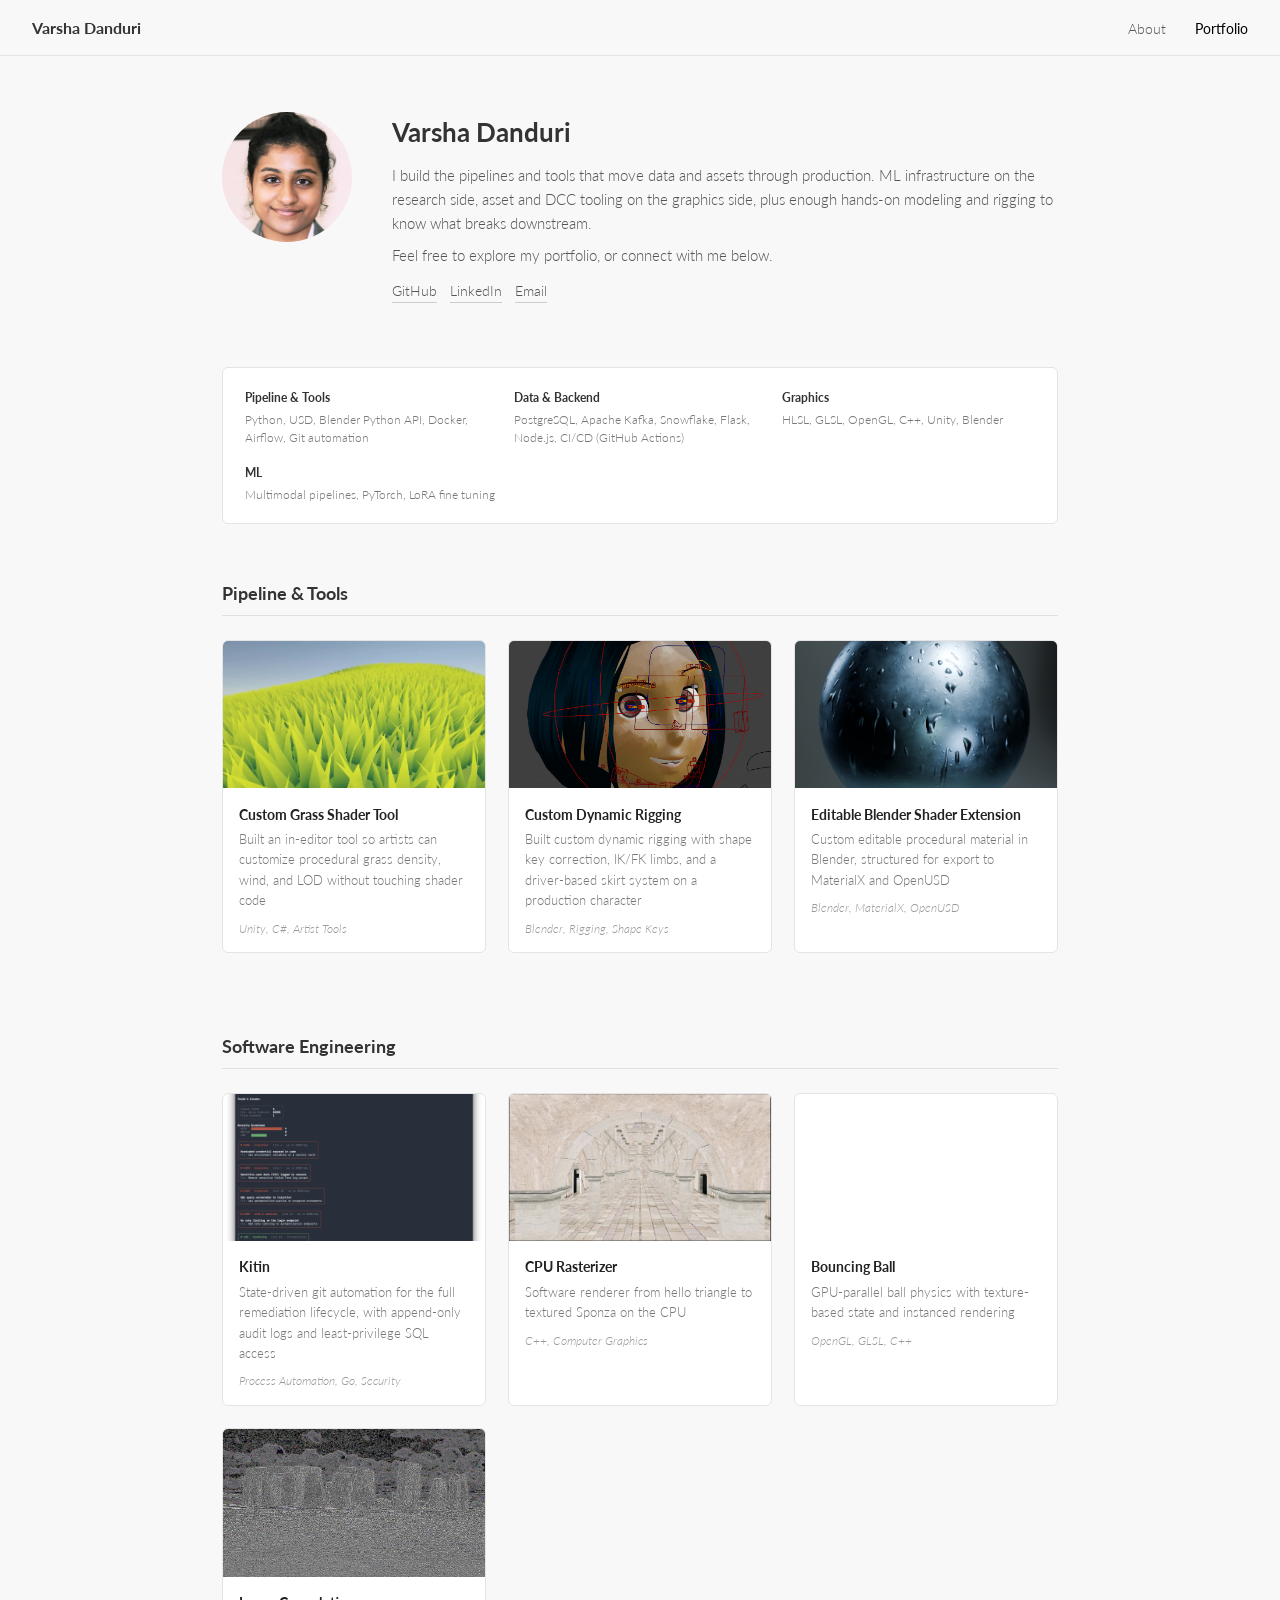
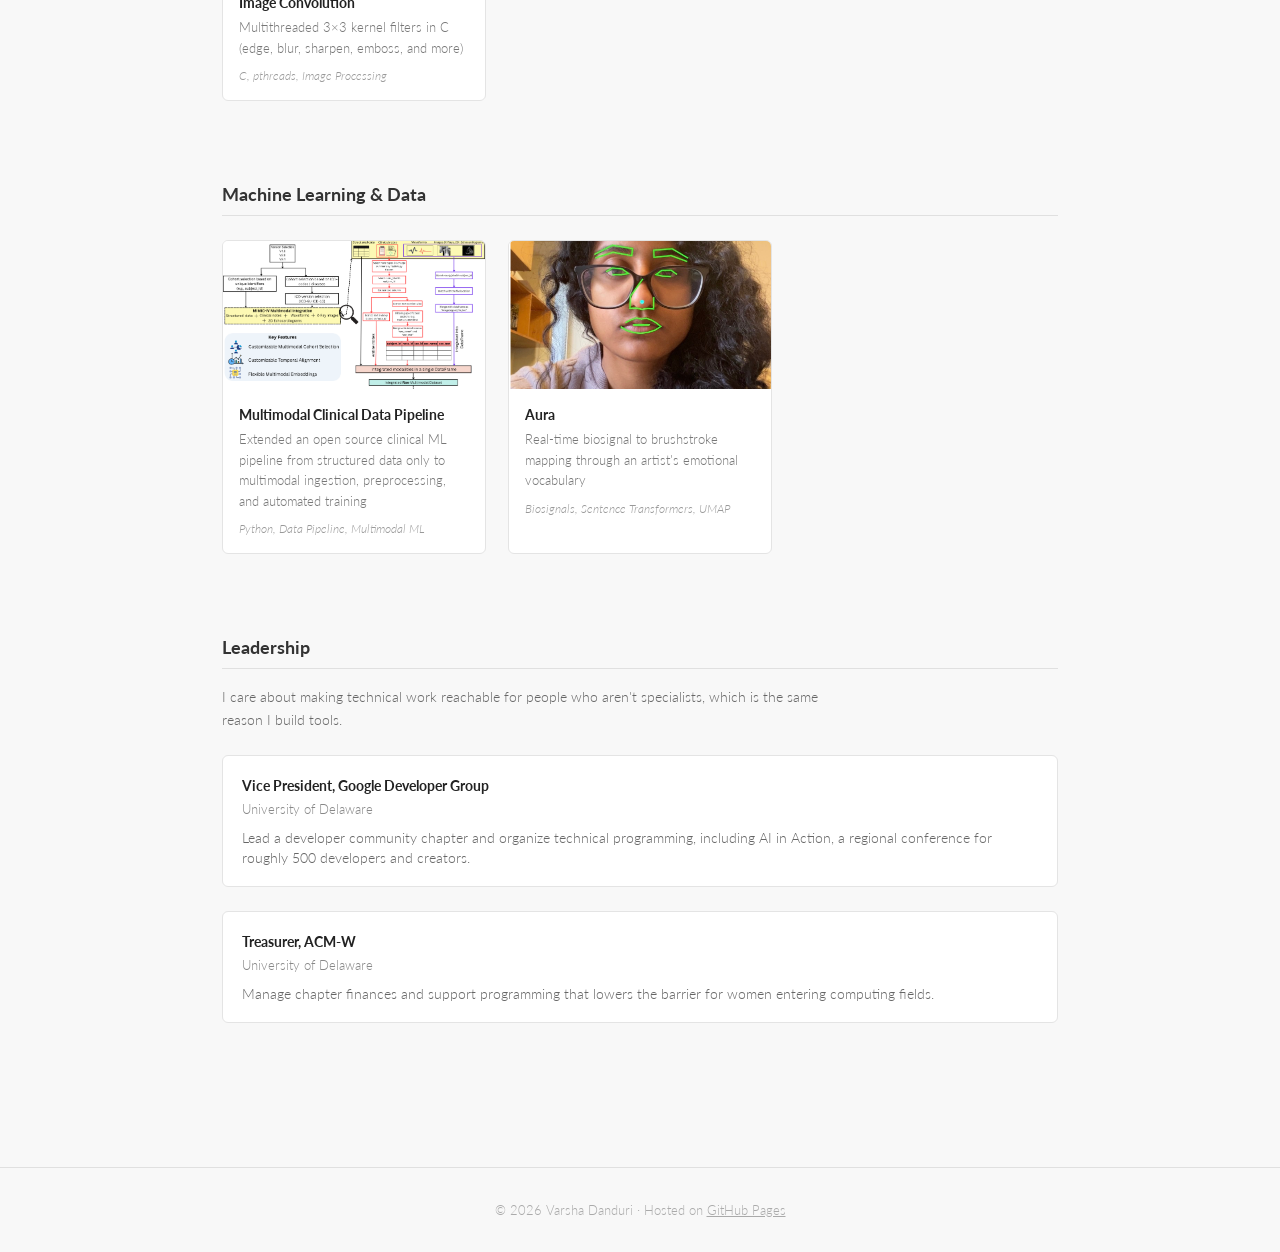
==== commit f2e6ae17: "edited the page layout and typos" ====
--- a/index.html
+++ b/index.html
@@ -65,76 +65,46 @@
       <h2>Pipeline &amp; Tools</h2>
       <div class="projects">
 
-        <a class="project-card" href="mimic-pipeline.html">
-          <img class="project-thumb" src="assets/mimic-pipeline/updated_framework.png" alt="Multimodal Clinical Data Pipeline" />
+        <a class="project-card" href="grass-shader.html">
+          <img class="project-thumb" src="assets/grass-shader/grass-image.jpeg" alt="Custom grass shader tool" />
           <div class="project-info">
-            <p class="project-name">Multimodal Clinical Data Pipeline</p>
-            <p class="project-subtitle">Extended an open source clinical ML pipeline from structured data only to multimodal ingestion, preprocessing, and automated training</p>
-            <p class="project-tags">Python, Data Pipeline, Multimodal ML</p>
+            <p class="project-name">Custom Grass Shader Tool</p>
+            <p class="project-subtitle">Built an in-editor tool so artists can customize procedural grass density, wind, and LOD without touching shader code</p>
+            <p class="project-tags">Unity, C#, Artist Tools</p>
           </div>
         </a>
 
-        <a class="project-card" href="grass-shader.html">
-          <img class="project-thumb" src="assets/grass-shader/grass-image.jpeg" alt="Grass Tuning Tool" />
+        <a class="project-card" href="anika-rig.html">
+          <img class="project-thumb" src="assets/anika-rig/rigged-character.png" alt="Custom dynamic rigging" />
           <div class="project-info">
-            <p class="project-name">Grass Tuning Tool</p>
-            <p class="project-subtitle">In-editor UI so artists can tune procedural grass density, wind, and LOD without touching shader code</p>
-            <p class="project-tags">Unity, C#, Artist Tools</p>
+            <p class="project-name">Custom Dynamic Rigging</p>
+            <p class="project-subtitle">Built custom dynamic rigging with shape key correction, IK/FK limbs, and a driver-based skirt system on a production character</p>
+            <p class="project-tags">Blender, Rigging, Shape Keys</p>
           </div>
         </a>
+
+        <a class="project-card" href="metal-shader.html">
+          <img class="project-thumb" src="assets/metal-shader/metal-droplets.png" alt="Editable Blender shader extension" />
+          <div class="project-info">
+            <p class="project-name">Editable Blender Shader Extension</p>
+            <p class="project-subtitle">Custom editable procedural material in Blender, structured for export to MaterialX and OpenUSD</p>
+            <p class="project-tags">Blender, MaterialX, OpenUSD</p>
+          </div>
+        </a>
+
+      </div>
+    </div>
+
+    <div id="software-engineering">
+      <h2>Software Engineering</h2>
+      <div class="projects">
 
         <a class="project-card" href="kitin.html">
           <img class="project-thumb" src="assets/kitin/terminal.png" alt="Kitin" />
           <div class="project-info">
             <p class="project-name">Kitin</p>
-            <p class="project-subtitle">State driven git automation for the full remediation lifecycle, with append only audit logs and least privilege SQL access</p>
+            <p class="project-subtitle">State-driven git automation for the full remediation lifecycle, with append-only audit logs and least-privilege SQL access</p>
             <p class="project-tags">Process Automation, Go, Security</p>
-          </div>
-        </a>
-
-        <div class="project-card project-card--in-progress">
-          <div class="project-thumb-placeholder"><span>In progress</span></div>
-          <div class="project-info">
-            <p class="project-status">In Progress</p>
-            <p class="project-name">Asset Publish &amp; Versioning System</p>
-            <p class="project-subtitle">One click publish with validation, versioning, Postgres metadata, and downstream job triggering via Airflow, DVC, and Docker</p>
-            <p class="project-tags">Python, Airflow, DVC, PostgreSQL</p>
-          </div>
-        </div>
-
-        <div class="project-card project-card--in-progress">
-          <div class="project-thumb-placeholder"><span>In progress</span></div>
-          <div class="project-info">
-            <p class="project-status">In Progress</p>
-            <p class="project-name">Blender to USD Exporter</p>
-            <p class="project-subtitle">Custom Blender addon exporting layered USD with geometry, material, and rig sublayers plus Principled BSDF to UsdPreviewSurface mapping</p>
-            <p class="project-tags">Blender Python API, USD</p>
-          </div>
-        </div>
-
-        <div class="project-card project-card--in-progress">
-          <div class="project-thumb-placeholder"><span>In progress</span></div>
-          <div class="project-info">
-            <p class="project-status">In Progress</p>
-            <p class="project-name">Asset Validator</p>
-            <p class="project-subtitle">Standalone QC tool for naming, transforms, UVs, materials, and texture paths, with a safe autofix mode</p>
-            <p class="project-tags">Python, Blender Python API</p>
-          </div>
-        </div>
-
-      </div>
-    </div>
-
-    <div id="graphics">
-      <h2>Graphics</h2>
-      <div class="projects">
-
-        <a class="project-card" href="anika-rig.html">
-          <img class="project-thumb" src="assets/anika-rig/rigged-character.png" alt="Anika Rig" />
-          <div class="project-info">
-            <p class="project-name">Anika Rig</p>
-            <p class="project-subtitle">Production style character rig with corrective shapekeys, IK/FK limbs, and a custom skirt collision system</p>
-            <p class="project-tags">Blender, Rigging, Pipeline</p>
           </div>
         </a>
 
@@ -147,20 +117,11 @@
           </div>
         </a>
 
-        <a class="project-card" href="metal-shader.html">
-          <img class="project-thumb" src="assets/metal-shader/metal-droplets.png" alt="Metal Shader" />
-          <div class="project-info">
-            <p class="project-name">Metal Shader</p>
-            <p class="project-subtitle">Procedural metal with Musgrave and Voronoi droplets, built up through normal mapping</p>
-            <p class="project-tags">Blender, Shader Nodes</p>
-          </div>
-        </a>
-
         <a class="project-card" href="bouncing-ball.html">
           <video class="project-thumb" src="assets/bouncing-ball/bouncing-ball-video.mp4" muted loop autoplay playsinline></video>
           <div class="project-info">
             <p class="project-name">Bouncing Ball</p>
-            <p class="project-subtitle">GPU parallel ball physics with texture based state and instanced rendering</p>
+            <p class="project-subtitle">GPU-parallel ball physics with texture-based state and instanced rendering</p>
             <p class="project-tags">OpenGL, GLSL, C++</p>
           </div>
         </a>
@@ -181,11 +142,20 @@
       <h2>Machine Learning &amp; Data</h2>
       <div class="projects">
 
+        <a class="project-card" href="mimic-pipeline.html">
+          <img class="project-thumb" src="assets/mimic-pipeline/updated_framework.png" alt="Multimodal Clinical Data Pipeline" />
+          <div class="project-info">
+            <p class="project-name">Multimodal Clinical Data Pipeline</p>
+            <p class="project-subtitle">Extended an open source clinical ML pipeline from structured data only to multimodal ingestion, preprocessing, and automated training</p>
+            <p class="project-tags">Python, Data Pipeline, Multimodal ML</p>
+          </div>
+        </a>
+
         <a class="project-card" href="aura.html">
           <img class="project-thumb" src="assets/aura/facial-capture.png" alt="Aura" />
           <div class="project-info">
             <p class="project-name">Aura</p>
-            <p class="project-subtitle">Real time biosignal to brushstroke mapping through an artist's emotional vocabulary</p>
+            <p class="project-subtitle">Real-time biosignal to brushstroke mapping through an artist's emotional vocabulary</p>
             <p class="project-tags">Biosignals, Sentence Transformers, UMAP</p>
           </div>
         </a>
--- a/styles.css
+++ b/styles.css
@@ -155,7 +155,7 @@
   margin-bottom: 1.5rem;
 }
 
-#graphics h2,
+#software-engineering h2,
 #ml-data h2,
 #leadership h2 {
   margin-top: 1rem;
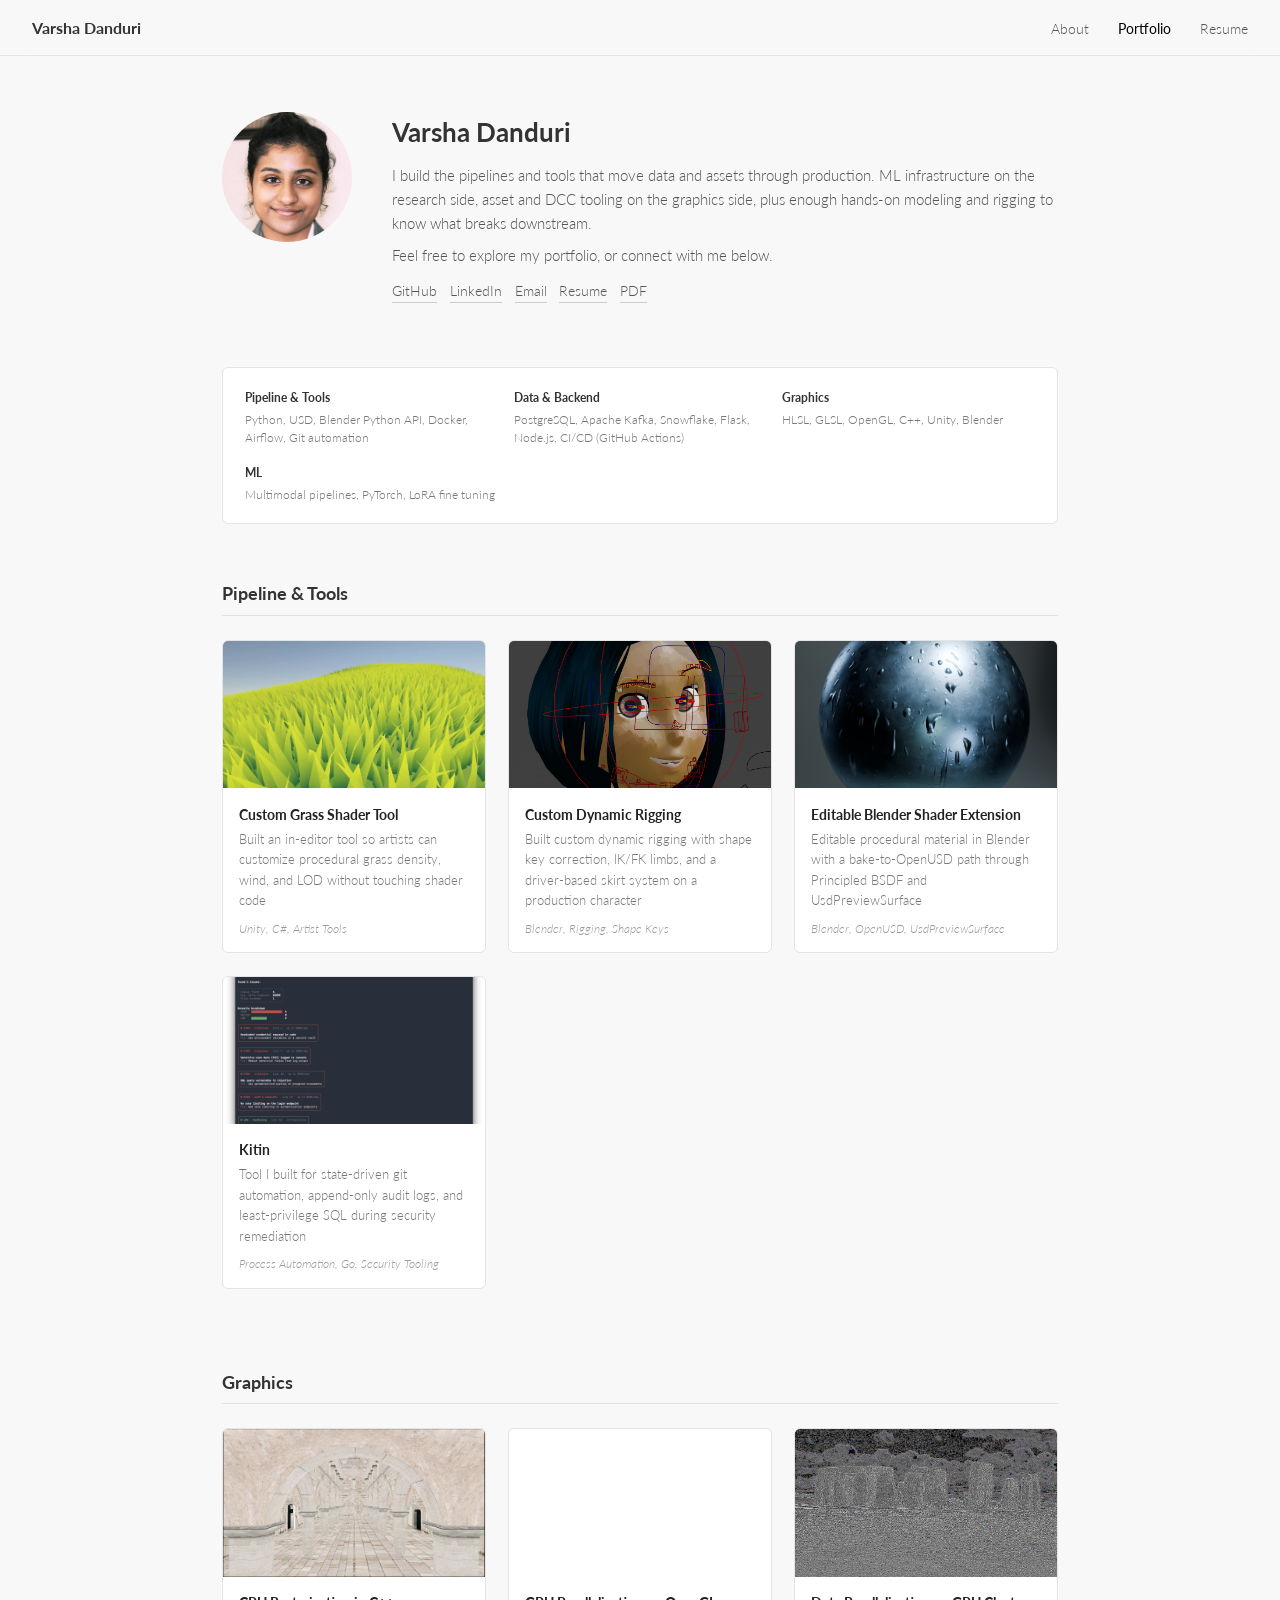
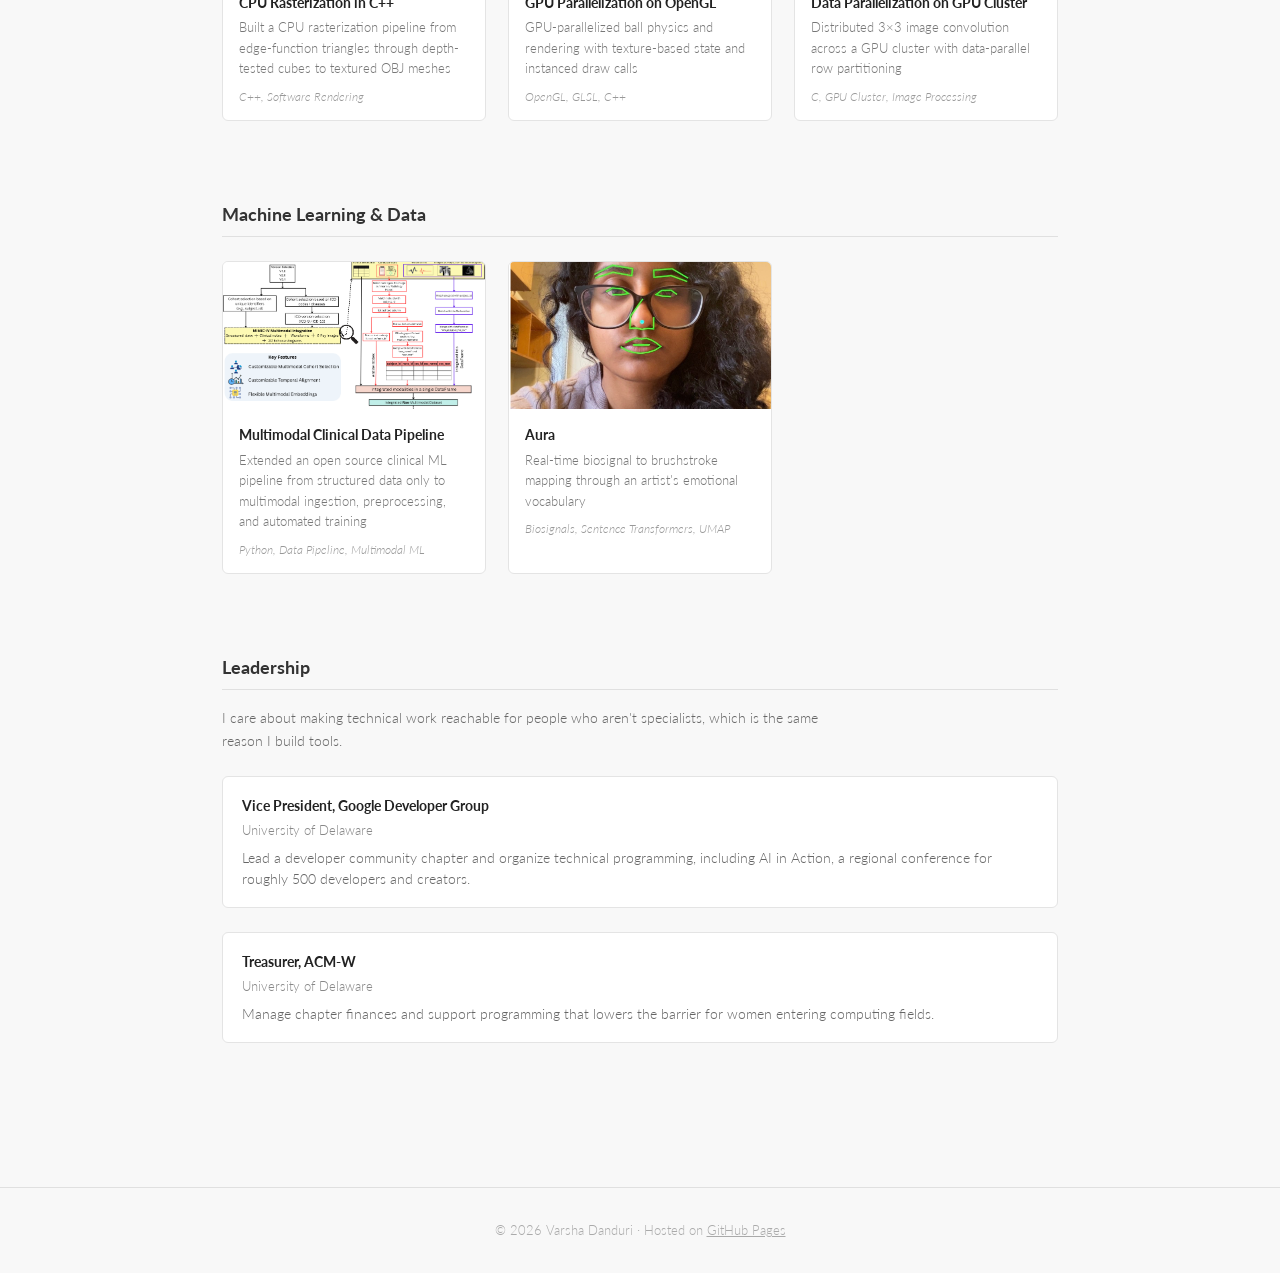
==== commit b0ee183d: "added resume" ====
--- a/index.html
+++ b/index.html
@@ -14,6 +14,7 @@
   <ul class="nav-links">
     <li><a href="#about">About</a></li>
     <li><a href="#portfolio" class="active">Portfolio</a></li>
+    <li><a href="resume.html">Resume</a></li>
   </ul>
 </nav>
 
@@ -34,6 +35,8 @@
         <a href="https://github.com/VarshaDanduri" target="_blank">GitHub</a>
         <a href="https://www.linkedin.com/in/varsha-danduri-a7b22b375/" target="_blank">LinkedIn</a>
         <a href="mailto:varshadanduri@gmail.com">Email</a>
+        <a href="resume.html">Resume</a>
+        <a href="assets/resume/Varsha_Danduri_Resume.pdf" download>PDF</a>
       </div>
     </div>
   </div>
@@ -87,51 +90,51 @@
           <img class="project-thumb" src="assets/metal-shader/metal-droplets.png" alt="Editable Blender shader extension" />
           <div class="project-info">
             <p class="project-name">Editable Blender Shader Extension</p>
-            <p class="project-subtitle">Custom editable procedural material in Blender, structured for export to MaterialX and OpenUSD</p>
-            <p class="project-tags">Blender, MaterialX, OpenUSD</p>
-          </div>
-        </a>
-
-      </div>
-    </div>
-
-    <div id="software-engineering">
-      <h2>Software Engineering</h2>
+            <p class="project-subtitle">Editable procedural material in Blender with a bake-to-OpenUSD path through Principled BSDF and UsdPreviewSurface</p>
+            <p class="project-tags">Blender, OpenUSD, UsdPreviewSurface</p>
+          </div>
+        </a>
+
+        <a class="project-card" href="kitin.html">
+          <img class="project-thumb" src="assets/kitin/terminal.png" alt="Kitin security remediation tool" />
+          <div class="project-info">
+            <p class="project-name">Kitin</p>
+            <p class="project-subtitle">Tool I built for state-driven git automation, append-only audit logs, and least-privilege SQL during security remediation</p>
+            <p class="project-tags">Process Automation, Go, Security Tooling</p>
+          </div>
+        </a>
+
+      </div>
+    </div>
+
+    <div id="graphics">
+      <h2>Graphics</h2>
       <div class="projects">
 
-        <a class="project-card" href="kitin.html">
-          <img class="project-thumb" src="assets/kitin/terminal.png" alt="Kitin" />
-          <div class="project-info">
-            <p class="project-name">Kitin</p>
-            <p class="project-subtitle">State-driven git automation for the full remediation lifecycle, with append-only audit logs and least-privilege SQL access</p>
-            <p class="project-tags">Process Automation, Go, Security</p>
-          </div>
-        </a>
-
         <a class="project-card" href="cpu-rasterizer.html">
-          <img class="project-thumb project-thumb-contain" src="assets/cpu-rasterizer/sponza.png" alt="CPU Rasterizer" />
-          <div class="project-info">
-            <p class="project-name">CPU Rasterizer</p>
-            <p class="project-subtitle">Software renderer from hello triangle to textured Sponza on the CPU</p>
-            <p class="project-tags">C++, Computer Graphics</p>
+          <img class="project-thumb project-thumb-contain" src="assets/cpu-rasterizer/sponza.png" alt="CPU rasterization in C++" />
+          <div class="project-info">
+            <p class="project-name">CPU Rasterization in C++</p>
+            <p class="project-subtitle">Built a CPU rasterization pipeline from edge-function triangles through depth-tested cubes to textured OBJ meshes</p>
+            <p class="project-tags">C++, Software Rendering</p>
           </div>
         </a>
 
         <a class="project-card" href="bouncing-ball.html">
           <video class="project-thumb" src="assets/bouncing-ball/bouncing-ball-video.mp4" muted loop autoplay playsinline></video>
           <div class="project-info">
-            <p class="project-name">Bouncing Ball</p>
-            <p class="project-subtitle">GPU-parallel ball physics with texture-based state and instanced rendering</p>
+            <p class="project-name">GPU Parallelization on OpenGL</p>
+            <p class="project-subtitle">GPU-parallelized ball physics and rendering with texture-based state and instanced draw calls</p>
             <p class="project-tags">OpenGL, GLSL, C++</p>
           </div>
         </a>
 
         <a class="project-card" href="pic-project.html">
-          <img class="project-thumb" src="assets/pic-project/web-pic3.jpg_edge.png" alt="Image Convolution" />
-          <div class="project-info">
-            <p class="project-name">Image Convolution</p>
-            <p class="project-subtitle">Multithreaded 3×3 kernel filters in C (edge, blur, sharpen, emboss, and more)</p>
-            <p class="project-tags">C, pthreads, Image Processing</p>
+          <img class="project-thumb" src="assets/pic-project/web-pic3.jpg_edge.png" alt="Data parallelization on GPU cluster" />
+          <div class="project-info">
+            <p class="project-name">Data Parallelization on GPU Cluster</p>
+            <p class="project-subtitle">Distributed 3×3 image convolution across a GPU cluster with data-parallel row partitioning</p>
+            <p class="project-tags">C, GPU Cluster, Image Processing</p>
           </div>
         </a>
 
--- a/styles.css
+++ b/styles.css
@@ -155,7 +155,7 @@
   margin-bottom: 1.5rem;
 }
 
-#software-engineering h2,
+#graphics h2,
 #ml-data h2,
 #leadership h2 {
   margin-top: 1rem;
@@ -458,3 +458,216 @@
 footer a {
   color: #aaa;
 }
+
+.container--resume {
+  max-width: 900px;
+}
+
+/* RESUME */
+.resume-toolbar {
+  display: flex;
+  flex-wrap: wrap;
+  gap: 0.6rem;
+  margin-bottom: 1.2rem;
+}
+
+.download-btn--secondary {
+  background: #f8f8f8;
+}
+
+.pdf-viewer {
+  background: #fff;
+  border: 1px solid #e4e4e4;
+  border-radius: 6px;
+  overflow: hidden;
+  margin-bottom: 0.75rem;
+  height: min(82vh, 980px);
+}
+
+.pdf-viewer iframe {
+  width: 100%;
+  height: 100%;
+  border: none;
+  display: block;
+}
+
+.pdf-viewer-fallback {
+  font-size: 0.8rem;
+  color: #888;
+  margin-bottom: 2rem;
+  text-align: center;
+}
+
+.pdf-viewer-fallback a {
+  color: #555;
+  border-bottom: 1px solid #ccc;
+  text-decoration: none;
+}
+
+.pdf-viewer-fallback a:hover {
+  color: #000;
+  border-color: #999;
+}
+
+.web-resume-label {
+  font-size: 0.72rem;
+  font-weight: 700;
+  text-transform: uppercase;
+  letter-spacing: 0.08em;
+  color: #888;
+  margin-bottom: 1rem;
+  text-align: center;
+}
+
+@media print {
+  nav,
+  footer,
+  .resume-toolbar,
+  .pdf-viewer,
+  .pdf-viewer-fallback,
+  .web-resume-label {
+    display: none;
+  }
+
+  .container {
+    padding-top: 0;
+    max-width: none;
+  }
+
+  .resume {
+    border: none;
+    box-shadow: none;
+    padding: 0;
+  }
+
+  body {
+    background: #fff;
+    font-size: 11pt;
+  }
+
+  .resume a {
+    color: #000;
+    border: none;
+  }
+}
+
+.resume {
+  background: #fff;
+  border: 1px solid #e4e4e4;
+  border-radius: 6px;
+  padding: 2rem 2.2rem 2.5rem;
+  margin-bottom: 3rem;
+  font-size: 0.88rem;
+  line-height: 1.55;
+  color: #333;
+}
+
+.resume-header {
+  text-align: center;
+  margin-bottom: 1.8rem;
+  padding-bottom: 1.2rem;
+  border-bottom: 1px solid #e8e8e8;
+}
+
+.resume-header h1 {
+  font-size: 1.5rem;
+  font-weight: 700;
+  margin-bottom: 0.5rem;
+  letter-spacing: 0.02em;
+}
+
+.resume-contact {
+  font-size: 0.78rem;
+  color: #666;
+  line-height: 1.6;
+}
+
+.resume-contact a {
+  color: #555;
+  text-decoration: none;
+  border-bottom: 1px solid #ddd;
+}
+
+.resume-contact a:hover {
+  color: #000;
+  border-color: #999;
+}
+
+.resume-section {
+  margin-bottom: 1.5rem;
+}
+
+.resume-section h2 {
+  font-size: 0.72rem;
+  font-weight: 700;
+  text-transform: uppercase;
+  letter-spacing: 0.08em;
+  color: #444;
+  border-bottom: 1px solid #e0e0e0;
+  padding-bottom: 0.35rem;
+  margin-bottom: 0.85rem;
+}
+
+.resume-section p {
+  margin-bottom: 0.45rem;
+  color: #444;
+}
+
+.resume-section p strong {
+  font-weight: 700;
+  color: #333;
+}
+
+.resume-section ul {
+  margin: 0.25rem 0 0 1.1rem;
+  padding: 0;
+}
+
+.resume-section li {
+  margin-bottom: 0.4rem;
+  color: #444;
+}
+
+.resume-entry {
+  margin-bottom: 1.1rem;
+}
+
+.resume-entry-head {
+  display: flex;
+  flex-wrap: wrap;
+  justify-content: space-between;
+  gap: 0.25rem 1rem;
+  margin-bottom: 0.25rem;
+}
+
+.resume-entry-title {
+  font-weight: 700;
+  color: #222;
+  flex: 1 1 14rem;
+}
+
+.resume-entry-date {
+  font-size: 0.78rem;
+  color: #777;
+  white-space: nowrap;
+}
+
+.resume-entry-sub {
+  font-size: 0.82rem;
+  color: #555;
+  margin-bottom: 0.35rem;
+}
+
+@media (max-width: 600px) {
+  .resume {
+    padding: 1.4rem 1.2rem 2rem;
+  }
+
+  .resume-entry-head {
+    flex-direction: column;
+  }
+
+  .resume-entry-date {
+    white-space: normal;
+  }
+}
